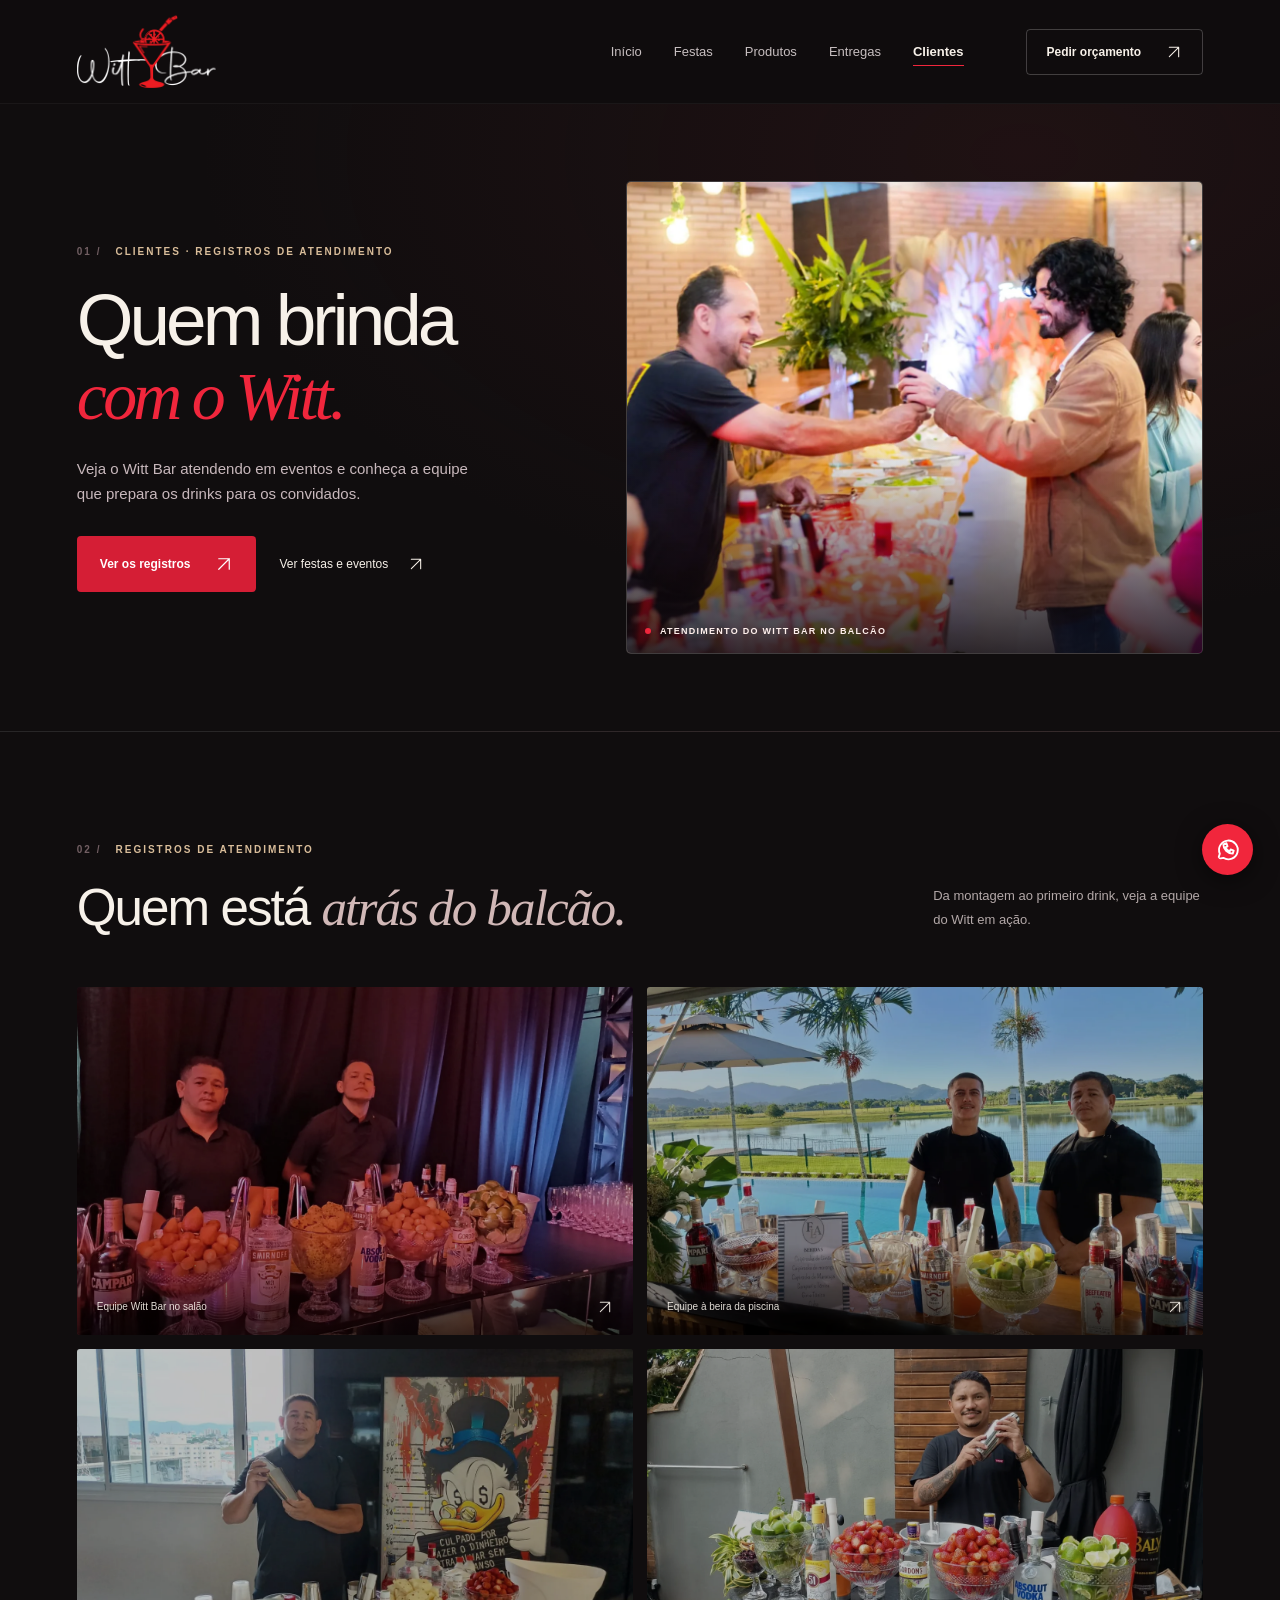
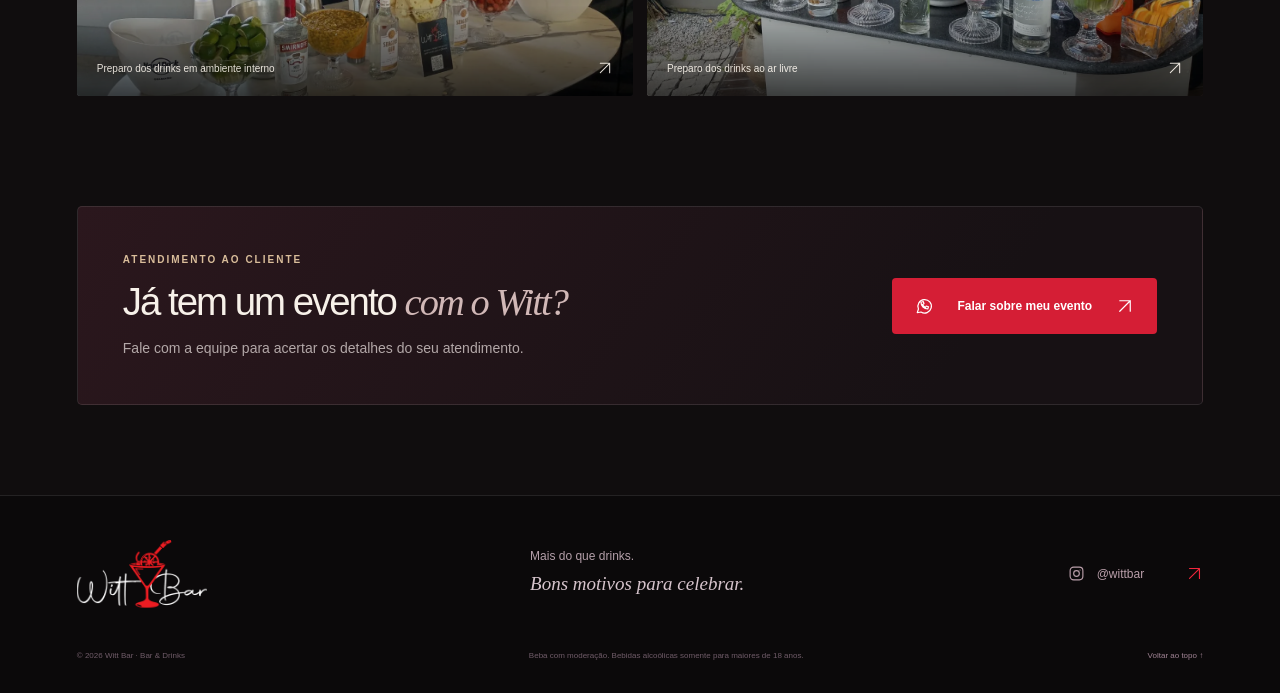
==== clientes.html @ 7e0b4f5a "Separar áreas do Witt Bar e incluir fotos dos eventos" ====
<!doctype html>
<html lang="pt-BR">
<head>
  <meta charset="UTF-8">
  <meta name="viewport" content="width=device-width, initial-scale=1">
  <meta name="theme-color" content="#100d0e">
  <title>Clientes e registros de atendimento | Witt Bar</title>
  <meta name="description" content="Veja o Witt Bar atendendo em festas e conheça a equipe que prepara os drinks no local.">
  <meta property="og:title" content="Clientes e registros de atendimento | Witt Bar">
  <meta property="og:description" content="Veja o Witt Bar atendendo em festas e conheça a equipe que prepara os drinks no local.">
  <meta property="og:type" content="website">
  <meta property="og:locale" content="pt_BR">
  <meta property="og:image" content="https://witt-bar.vercel.app/assets/fotos/atendimento-no-balcao.webp">
  <link rel="canonical" href="https://witt-bar.vercel.app/clientes.html">
  <link rel="icon" href="assets/favicon.svg" type="image/svg+xml">
  <link rel="stylesheet" href="styles.css">
  <script src="app.js" defer></script>
</head>
<body>
  <a class="skip-link" href="#principal">Pular para o conteúdo</a>
  <header class="header" id="topo">
    <div class="header-inner wrap">
      <a href="./" class="brand" aria-label="Witt Bar — início">
        <span class="brand-art"><img src="assets/witt-bar-logo.png" alt="" width="1448" height="2048"></span>
      </a>
      <nav class="nav" id="navigation" aria-label="Navegação principal">
        <a href="./">Início</a>
        <a href="festas.html">Festas</a>
        <a href="produtos.html">Produtos</a>
        <a href="entregas.html">Entregas</a>
        <a href="clientes.html" aria-current="page">Clientes</a>
      </nav>
      <a class="header-cta" href="festas.html#orcamento">Pedir orçamento <svg class="icon" aria-hidden="true"><use href="assets/icons.svg#i-arrow"/></svg></a>
      <button type="button" class="menu-toggle" aria-label="Abrir menu" aria-expanded="false" aria-controls="navigation"><span></span><span></span></button>
    </div>
  </header>
  <main id="principal">
    <section class="page-lead page-lead--clientes" aria-labelledby="page-title">
      <div class="wrap page-lead-grid">
        <div class="page-lead-copy">
          <div class="eyebrow"><span class="section-index">01 /</span> CLIENTES · REGISTROS DE ATENDIMENTO</div>
          <h1 id="page-title">Quem brinda<br><em>com o Witt.</em></h1>
          <p>Veja o Witt Bar atendendo em eventos e conheça a equipe que prepara os drinks para os convidados.</p>
          <div class="page-actions">
            <a class="button button-red" href="#atendimentos">Ver os registros <svg class="icon" aria-hidden="true"><use href="assets/icons.svg#i-arrow"/></svg></a>
            <a class="text-link" href="festas.html">Ver festas e eventos <svg class="icon" aria-hidden="true"><use href="assets/icons.svg#i-arrow"/></svg></a>
          </div>
        </div>
        <figure class="page-lead-photo">
          <img src="assets/fotos/atendimento-no-balcao.webp" alt="Bartender entregando um drink a um convidado durante um evento" width="1440" height="960" fetchpriority="high" decoding="async">
          <figcaption><span class="live-dot"></span> ATENDIMENTO DO WITT BAR NO BALCÃO</figcaption>
        </figure>
      </div>
    </section>

    <section class="section-pad page-gallery" id="atendimentos" aria-labelledby="client-gallery-title">
      <div class="wrap">
        <div class="section-heading">
          <div>
            <div class="eyebrow"><span class="section-index">02 /</span> REGISTROS DE ATENDIMENTO</div>
            <h2 id="client-gallery-title">Quem está <em>atrás do balcão.</em></h2>
          </div>
          <p>Da montagem ao primeiro drink, veja a equipe do Witt em ação.</p>
        </div>
        <div class="photo-collection photo-grid--clients">
          <button type="button" class="gallery-photo" data-image="assets/fotos/equipe-a-noite.webp" data-caption="Equipe Witt Bar no salão" aria-label="Ampliar foto: Equipe Witt Bar no salão">
            <img src="assets/fotos/equipe-a-noite.webp" alt="Dois integrantes da equipe Witt Bar atrás do balcão iluminado" width="1440" height="1080" loading="lazy" decoding="async">
            <span>Equipe Witt Bar no salão <svg class="icon" aria-hidden="true"><use href="assets/icons.svg#i-arrow"/></svg></span>
          </button>
          <button type="button" class="gallery-photo" data-image="assets/fotos/equipe-a-beira-da-piscina.webp" data-caption="Equipe à beira da piscina" aria-label="Ampliar foto: Equipe à beira da piscina">
            <img src="assets/fotos/equipe-a-beira-da-piscina.webp" alt="Equipe Witt Bar ao lado de um bar montado à beira da piscina" width="1440" height="1080" loading="lazy" decoding="async">
            <span>Equipe à beira da piscina <svg class="icon" aria-hidden="true"><use href="assets/icons.svg#i-arrow"/></svg></span>
          </button>
          <button type="button" class="gallery-photo" data-image="assets/fotos/preparo-em-casa.webp" data-caption="Preparo dos drinks em ambiente interno" aria-label="Ampliar foto: Preparo dos drinks em ambiente interno">
            <img src="assets/fotos/preparo-em-casa.webp" alt="Bartender com coqueteleira atrás de um bar montado em ambiente interno" width="1440" height="810" loading="lazy" decoding="async">
            <span>Preparo dos drinks em ambiente interno <svg class="icon" aria-hidden="true"><use href="assets/icons.svg#i-arrow"/></svg></span>
          </button>
          <button type="button" class="gallery-photo" data-image="assets/fotos/preparo-ao-ar-livre.webp" data-caption="Preparo dos drinks ao ar livre" aria-label="Ampliar foto: Preparo dos drinks ao ar livre">
            <img src="assets/fotos/preparo-ao-ar-livre.webp" alt="Bartender com coqueteleira em uma montagem do Witt Bar ao ar livre" width="1440" height="1080" loading="lazy" decoding="async">
            <span>Preparo dos drinks ao ar livre <svg class="icon" aria-hidden="true"><use href="assets/icons.svg#i-arrow"/></svg></span>
          </button>
        </div>
      </div>
    </section>

    <section class="wrap client-contact" aria-labelledby="client-contact-title">
      <div class="client-contact-inner">
        <div>
          <div class="eyebrow">ATENDIMENTO AO CLIENTE</div>
          <h2 id="client-contact-title">Já tem um evento <em>com o Witt?</em></h2>
          <p>Fale com a equipe para acertar os detalhes do seu atendimento.</p>
        </div>
        <a class="button button-red" href="https://wa.me/554898292684?text=Ol%C3%A1%2C%20Witt%20Bar%21%20Gostaria%20de%20falar%20com%20a%20equipe%20sobre%20meu%20evento." target="_blank" rel="noopener noreferrer"><svg class="icon" aria-hidden="true"><use href="assets/icons.svg#i-wa"/></svg> Falar sobre meu evento <svg class="icon" aria-hidden="true"><use href="assets/icons.svg#i-arrow"/></svg></a>
      </div>
    </section>
  </main>

  <footer><div class="footer-top wrap"><a href="./" class="brand" aria-label="Voltar ao início"><span class="brand-art"><img src="assets/witt-bar-logo.png" alt="Witt Bar" loading="lazy" width="1448" height="2048"></span></a><p>Mais do que drinks.<br><em>Bons motivos para celebrar.</em></p><a href="https://www.instagram.com/wittbar/" class="footer-social" target="_blank" rel="noopener noreferrer"><svg class="icon" aria-hidden="true"><use href="assets/icons.svg#i-instagram"/></svg> @wittbar <svg class="icon" aria-hidden="true"><use href="assets/icons.svg#i-arrow"/></svg></a></div><div class="footer-bottom wrap"><span>© <span id="year">2026</span> Witt Bar · Bar & Drinks</span><span>Beba com moderação. Bebidas alcoólicas somente para maiores de 18 anos.</span><a href="#topo">Voltar ao topo ↑</a></div></footer>
  <a class="floating-whatsapp whatsapp-link" href="https://wa.me/554898292684?text=Ol%C3%A1%21%20Quero%20o%20Witt%20Bar%20na%20minha%20festa.%20Podemos%20conversar%3F" target="_blank" rel="noopener noreferrer" aria-label="Conversar sobre sua festa no WhatsApp"><span>Vamos brindar?</span><svg class="icon" aria-hidden="true"><use href="assets/icons.svg#i-wa"/></svg></a>
  <div class="toast" role="status" aria-live="polite"></div>
  <dialog id="gallery-dialog" aria-labelledby="gallery-dialog-caption">
    <button type="button" class="dialog-close" aria-label="Fechar foto" autofocus><svg class="icon" aria-hidden="true"><use href="assets/icons.svg#i-close"/></svg></button>
    <img id="gallery-dialog-image" src="assets/favicon.svg" loading="lazy" alt="">
    <div class="dialog-caption">
      <p id="gallery-dialog-caption"></p>
      <div class="dialog-actions">
        <a id="gallery-dialog-source" target="_blank" rel="noopener noreferrer" hidden>Ver no Instagram ↗</a>
        <div class="dialog-paging" aria-label="Navegar pelas fotos" hidden>
          <button type="button" data-photo-step="-1" aria-label="Foto anterior"><svg class="icon" aria-hidden="true"><use href="assets/icons.svg#i-left"/></svg></button>
          <span class="dialog-count" aria-live="polite"></span>
          <button type="button" data-photo-step="1" aria-label="Próxima foto"><svg class="icon" aria-hidden="true"><use href="assets/icons.svg#i-right"/></svg></button>
        </div>
      </div>
    </div>
  </dialog>
</body>
</html>
---- styles.css ----
@charset "UTF-8";
:root{--bg:#100d0e;--panel:#191416;--text:#f7f1e9;--muted:#b3a8a8;--red:#f1263c;--line:#ffffff1a;--warm:#d9bd9a;--serif:Georgia,'Times New Roman',serif;--sans:Arial,Helvetica,sans-serif;--pad:clamp(24px,6vw,96px)}
*{box-sizing:border-box}html{scroll-behavior:smooth;scroll-padding-top:104px}body{margin:0;background:var(--bg);color:var(--text);font-family:var(--sans);font-size:16px;-webkit-font-smoothing:antialiased;overflow-x:hidden}body.modal-open{overflow:hidden}a{color:inherit;text-decoration:none}button,input,select,textarea{font:inherit}button,a,input,select,textarea{-webkit-tap-highlight-color:transparent}button{cursor:pointer}button{color:inherit}img{max-width:100%;display:block}button:disabled{cursor:default}button,a{touch-action:manipulation}::selection{background:var(--red);color:#fff}:focus-visible{outline:2px solid var(--warm);outline-offset:5px}.wrap{max-width:1440px;padding-left:var(--pad);padding-right:var(--pad);margin:auto}.icon{display:inline-block;width:22px;height:22px;fill:none;stroke:currentColor;stroke-width:1.6;stroke-linecap:round;stroke-linejoin:round;flex-shrink:0;vertical-align:middle}.icon-library{position:absolute;width:0;height:0;overflow:hidden}.skip-link{position:fixed;top:-100px;left:24px;z-index:100;background:var(--red);padding:14px 24px}.skip-link:focus{top:10px}.header{height:104px;border-bottom:1px solid #ffffff0c;background:#100d0ee8;backdrop-filter:blur(20px);position:relative;z-index:20}.header-inner{height:100%;display:flex;align-items:center;justify-content:space-between;gap:30px}.brand{display:block;flex-shrink:0}.brand-art{display:block;position:relative;width:139px;aspect-ratio:1154/604;overflow:hidden}.brand-art img{position:absolute;width:125.477%;max-width:none;height:auto;left:-16.4645%;top:-109.437%}.nav{display:flex;gap:32px;margin-left:auto;margin-right:32px}.nav a{font-size:13px;color:#c7bfc0;position:relative;transition:color .2s}.nav a:after{content:'';height:1px;width:0;position:absolute;bottom:-7px;left:0;background:var(--red);transition:width .2s}.nav a:hover{color:#fff}.nav a:hover:after{width:100%}.header-cta{font-size:12px;font-weight:600;border:1px solid #ffffff36;padding:14px 20px;border-radius:4px;display:flex;gap:25px;align-items:center;transition:border-color .2s,background .2s}.header-cta .icon{width:16px;height:16px}.header-cta:hover{background:var(--red);border-color:var(--red)}.menu-toggle{display:none}.hero{position:relative;overflow:hidden;background:radial-gradient(ellipse at 94% 35%,#4f132718,transparent 55%)}.hero-grid{min-height:670px;display:grid;grid-template-columns:1.02fr 1fr;align-items:center;position:relative}.hero-copy{z-index:3;padding:60px 0 48px;position:relative}.eyebrow{display:flex;align-items:center;gap:12px;font-size:10px;letter-spacing:2px;font-weight:600;line-height:1.6;color:var(--warm)}.live-dot{width:6px;height:6px;display:inline-block;border-radius:100%;background:var(--red);box-shadow:0 0 14px #ff253e70;flex-shrink:0}.hero-eyebrow{color:#d8c9c9;margin-bottom:30px}.hero h1{font-size:clamp(58px,6.3vw,92px);letter-spacing:-4.7px;line-height:1.015;font-weight:500;margin:0 0 27px;white-space:nowrap}.hero h1 em{font-family:var(--serif);color:var(--red);font-weight:400;letter-spacing:-4px}.mobile-break{display:none}.hero-description{font-size:15px;line-height:1.85;color:var(--muted);margin:0 0 31px}.hero-actions{display:flex;align-items:center;gap:25px;white-space:nowrap}.button{display:inline-flex;align-items:center;justify-content:space-between;gap:24px;padding:19px 23px;font-size:12px;line-height:1.5;font-weight:600;border:0;border-radius:4px;transition:transform .2s,background .2s,box-shadow .2s}.button .icon{width:18px;height:18px}.button-red{background:var(--red);color:#fff}.button-red:hover{background:#dc1e34;box-shadow:0 7px 30px #f1263c20;transform:translateY(-2px)}.text-link{display:inline-flex;align-items:center;gap:20px;font-size:12px;font-weight:500}.text-link:hover{color:var(--red)}.text-link>span:not(.selection-count){font-size:18px;font-weight:400}.hero-footnote{margin-top:26px;color:#81787b;font-size:11px;display:flex;align-items:center;gap:9px}.hero-footnote .icon{width:15px;height:15px}.hero-art{position:relative;width:100%;height:630px;isolation:isolate;margin-right:-20px}.hero-halo{position:absolute;inset:16% -15% 0 -5%;background:radial-gradient(ellipse,#7d182d80,transparent 65%);filter:blur(20px);z-index:-2}.orbit{position:absolute;border:1px solid #d3919b14;border-radius:50%;width:520px;height:520px;left:30px;top:65px;z-index:-1}.orbit-two{width:425px;height:425px;left:77px;top:111px;border-style:dashed;border-color:#d3919b12}.art-word{position:absolute;top:195px;left:-15px;font-size:178px;line-height:1;color:transparent;-webkit-text-stroke:1px #e8cdce12;font-weight:700;letter-spacing:3px;z-index:-1}.drink-sprite{width:100%;height:100%;background-image:url('assets/cocktails.png');background-size:300% 100%;background-repeat:no-repeat;filter:drop-shadow(0 24px 18px #0008)}.sprite-orange{background-position:0 0}.sprite-strawberry{background-position:50% 0}.sprite-lime{background-position:100% 0}.drink-enter{position:absolute;will-change:transform,opacity;animation:drink-entrance 1.7s cubic-bezier(.16,1,.3,1) both}.drink-float{width:100%;height:100%;will-change:transform}.enter-orange{width:229px;height:343px;left:-17px;top:160px;z-index:1;--enter-x:-180px;--enter-r:-18deg;animation-delay:.12s;transform:rotate(-12deg)}.float-orange{animation:float-orange 8s ease-in-out 1.8s infinite}.enter-lime{width:225px;height:337px;right:-34px;top:243px;z-index:1;--enter-x:240px;--enter-r:19deg;animation-delay:.5s}.float-lime{animation:float-lime 7s ease-in-out 2s infinite}.enter-strawberry{width:295px;height:443px;left:152px;top:109px;z-index:3;--enter-x:120px;--enter-r:12deg;animation-delay:.3s}.float-strawberry{animation:float-strawberry 8s ease-in-out 2s infinite}.art-note{position:absolute;top:48px;right:25px;font-size:12px;color:#a48e94;line-height:1.8;transform:rotate(8deg);z-index:4}.art-note em{font-family:var(--serif);font-size:25px;color:#e2cfcd;letter-spacing:-1px}.art-star{position:absolute;color:var(--red);z-index:4}.star-one{font-size:48px;top:68px;left:101px;animation:star-turn 24s linear infinite}.star-two{font-size:33px;top:367px;left:30px;color:#d9bd9a}.art-badge{display:flex;align-items:center;gap:11px;position:absolute;left:45px;bottom:12px;transform:rotate(-5deg);border:1px solid #b39e9e38;background:#1b1217eb;padding:16px 21px;z-index:5;box-shadow:0 10px 30px #0003;backdrop-filter:blur(10px)}.art-badge .icon{width:31px;height:31px;color:var(--red)}.art-badge span{font-size:8px;line-height:1.8;letter-spacing:1.6px;color:#b5a2a8}.art-badge strong{font-size:8px;color:var(--text);font-weight:500}.hero-bottom{position:relative;display:flex;justify-content:space-between;align-items:center;padding-top:18px;padding-bottom:24px;gap:24px;color:#71656b;font-size:9px;letter-spacing:1.8px}.hero-bottom>a{color:#cbb9bf;position:absolute;left:50%;transform:translateX(-50%);border:1px solid #ffffff20;border-radius:50%;padding:10px}.hero-bottom>a .icon{width:17px;height:17px}.motion-toggle{display:flex;gap:9px;align-items:center;border:0;background:transparent;color:#a3949b;padding:8px 0;font-size:10px;letter-spacing:0}.motion-mark{font-size:12px}.marquee{padding:24px 0;background:#181214;border-top:1px solid var(--line);border-bottom:1px solid var(--line);overflow:hidden}.marquee-track{display:flex;width:max-content;animation:marquee 35s linear infinite}.marquee-track>span{font-size:15px;font-weight:500;letter-spacing:3px;white-space:nowrap;display:flex;align-items:center;gap:38px;padding-right:38px;color:#c9bcbc}.marquee b{font-size:25px;font-weight:400;color:var(--red)}.section-pad{padding-top:110px;padding-bottom:110px}.experience-grid{display:grid;grid-template-columns:1.04fr 1fr;gap:110px;align-items:center}.experience-images{height:590px;position:relative;padding:20px 70px 66px 0}.experience-main{margin:0;width:100%;height:100%;position:relative}.experience-main img{width:100%;height:100%;object-fit:cover;filter:brightness(.8) saturate(.85);border-radius:2px}.experience-main:after{content:'';position:absolute;inset:50% 0 0;background:linear-gradient(transparent,#000b)}.experience-main figcaption{position:absolute;left:25px;bottom:22px;font-size:9px;letter-spacing:1.7px;z-index:1;display:flex;gap:10px;align-items:center}.photo-outline{position:absolute;border:1px solid #8a535d70;width:75%;height:80%;left:16px;top:0}.experience-small{position:absolute;width:56%;height:245px;right:-20px;bottom:10px;margin:0;border:8px solid var(--bg);box-shadow:0 20px 30px #0004;transform:rotate(5deg)}.experience-small img{height:100%;width:100%;object-fit:cover;filter:brightness(.82) saturate(.9)}.photo-credit{position:absolute;bottom:3px;left:0;display:flex;align-items:center;gap:9px;font-size:9px;color:var(--muted)}.photo-credit .icon{width:14px;height:14px}.photo-credit>span{color:var(--red)}.section-index{color:#725f63;margin-right:2px}h2{font-size:clamp(38px,4vw,58px);line-height:1.13;letter-spacing:-2px;font-weight:500;margin:21px 0 25px}h2 em{font-family:var(--serif);font-weight:400;color:#d1b8b7;letter-spacing:-1.9px}.section-description{font-size:14px;line-height:1.9;color:var(--muted);margin:0 0 25px;max-width:430px}.experience-item{display:flex;gap:22px;padding:18px 0;border-top:1px solid var(--line)}.experience-item>span{color:var(--red);font-size:10px;padding-top:5px}.experience-item h3{font-size:13px;margin:0 0 7px;font-weight:500}.experience-item p{font-size:11px;line-height:1.8;color:#96888e;margin:0;max-width:340px}.underlined{margin-top:18px;border-bottom:1px solid #bba4ab50;padding-bottom:8px;gap:40px}.underlined .icon{width:15px;height:15px}.drinks{background:linear-gradient(#181214,#171214);border-top:1px solid #ffffff07;border-bottom:1px solid #ffffff08}.section-heading{display:flex;justify-content:space-between;gap:30px;align-items:end;margin-bottom:50px}.section-heading h2{margin-bottom:0}.section-heading>p{font-size:13px;line-height:1.8;color:var(--muted);margin:0 0 6px}.featured-drinks{display:grid;grid-template-columns:repeat(3,1fr);gap:20px}.featured-card{position:relative;padding:24px 23px 26px;border:1px solid #ffffff10;border-radius:4px;overflow:hidden;background:#1c1517;transition:border-color .3s}.featured-card:hover{border-color:#b8888d60}.drink-number{font-size:8px;letter-spacing:1.4px;color:#9e878c;position:relative;z-index:2}.featured-visual{height:310px;position:relative;display:flex;justify-content:center;align-items:center}.featured-visual:before{content:'';position:absolute;inset:30px 0;background:radial-gradient(ellipse,#80431860,transparent 65%)}.featured-visual .drink-sprite{width:185px;height:277.5px;transition:transform .6s cubic-bezier(.16,1,.3,1)}.featured-card:hover .drink-sprite{transform:translateY(-9px) rotate(-4deg)}.feature-strawberry .featured-visual:before{background:radial-gradient(ellipse,#7c20365c,transparent 66%)}.feature-lime .featured-visual:before{background:radial-gradient(ellipse,#435a2c42,transparent 66%)}.featured-info{position:relative;display:flex;align-items:center;justify-content:space-between;gap:8px}.drink-category{font-size:7px;letter-spacing:1.4px;color:#a68b91}.featured-info h3{font-family:var(--serif);font-size:23px;font-weight:400;letter-spacing:-.8px;margin:9px 0 0}.round-button{border:1px solid #baa2a338;background:transparent;border-radius:50%;width:35px;height:35px;flex-shrink:0;display:grid;place-content:center;transition:background .2s,border-color .2s}.round-button .icon{width:15px;height:15px}.round-button:hover,.add-drink[aria-pressed=true]{background:var(--red);border-color:var(--red)}.menu-catalog{margin-top:50px}.catalog-title{display:flex;justify-content:space-between;gap:24px;align-items:center;margin-bottom:24px}.catalog-title h3{font-size:16px;font-weight:500;margin:0}.catalog-title p{font-size:10px;color:#98868d;margin:0}.catalog-title p>span{color:var(--red);font-size:15px}.menu-tabs{display:flex;gap:30px;border-bottom:1px solid var(--line);overflow:auto}.menu-tabs button{border:0;background:transparent;padding:15px 0 20px;color:#a08e94;white-space:nowrap;position:relative;font-size:12px;display:flex;gap:12px;align-items:center}.menu-tabs button span{font-size:8px;color:#80646c}.menu-tabs button.active{color:var(--text)}.menu-tabs button.active:after{content:'';position:absolute;left:0;right:0;bottom:0;height:2px;background:var(--red)}.menu-panel{min-height:176px}.menu-list{display:grid;grid-template-columns:1fr 1fr;column-gap:50px}.menu-item{display:flex;align-items:center;justify-content:space-between;border-bottom:1px solid #ffffff0d;padding:18px 0;gap:16px}.menu-item h4{margin:0;font-size:12px;font-weight:400}.menu-item p{font-size:10px;color:#8d7b82;margin:6px 0 0;line-height:1.5}.menu-item .round-button{width:28px;height:28px}.menu-item .round-button .icon{width:12px;height:12px}.menu-note{display:flex;align-items:center;justify-content:space-between;gap:30px;margin-top:28px}.menu-note p{font-size:9px;line-height:1.8;color:#807078;max-width:490px;margin:0}.menu-note .text-link{white-space:nowrap;font-size:11px}.menu-note .icon{width:16px;height:16px}.selection-count{background:var(--red);color:white;padding:3px 6px;border-radius:20px;font-size:9px}.occasions{text-align:center;background:radial-gradient(ellipse at 50% 0,#49162326,transparent 70%);padding-top:95px;padding-bottom:90px}.occasions .eyebrow{justify-content:center}.occasions h2{font-size:clamp(36px,3.3vw,48px);margin-bottom:58px}.occasion-grid{display:grid;grid-template-columns:repeat(4,1fr);text-align:left}.occasion-grid>a{position:relative;display:block;border-left:1px solid var(--line);padding:0 25px 15px;transition:background .3s}.occasion-grid>a:first-child{border-left:0}.occasion-symbol{display:block;font-family:var(--serif);font-size:41px;line-height:1;height:52px;color:var(--red);margin-bottom:19px}.rings{letter-spacing:-17px;font-size:47px;line-height:.8}.occasion-grid .icon.occasion-symbol{width:39px;height:45px;stroke-width:.8}.occasion-grid h3{font-size:13px;font-weight:500;margin:0 0 12px}.occasion-grid p{color:#8e7e85;font-size:10px;line-height:1.8;margin:0}.occasion-arrow{position:absolute;top:6px;right:23px;font-size:21px;color:#66515a;transition:color .2s,transform .2s}.occasion-grid>a:hover .occasion-arrow{color:var(--red);transform:translate(3px,-3px)}.gallery{border-top:1px solid var(--line);padding-top:95px}.instagram-link{display:flex;align-items:center;gap:10px;font-size:10px;margin-bottom:8px;color:#c1aeb4;white-space:nowrap}.instagram-link>.icon{width:16px;height:16px}.instagram-link>.icon:last-child{color:var(--red);margin-left:20px}.gallery-grid{display:grid;grid-template-columns:1fr 1fr 1.1fr;grid-template-rows:240px 210px;gap:15px}.gallery-photo{position:relative;overflow:hidden;padding:0;display:block;border:0;background:var(--panel);border-radius:3px;text-align:left}.gallery-photo img{height:100%;width:100%;object-fit:cover;filter:brightness(.76) saturate(.85);transition:filter .5s,transform .7s}.gallery-photo:hover img{transform:scale(1.05);filter:brightness(.95) saturate(1)}.gallery-photo>span{position:absolute;bottom:0;left:0;right:0;font-size:10px;font-weight:400;display:flex;align-items:center;justify-content:space-between;padding:55px 20px 20px;background:linear-gradient(transparent,#000b);color:#f7f1e9;opacity:.9}.gallery-photo .icon{width:16px;height:16px}.gallery-tall{grid-row:span 2}.gallery-wide{grid-column:span 2}.gallery-wide img{object-position:center 43%}.gallery-caption{font-size:9px;color:#7e6e76;line-height:1.8;margin:18px 0 0}.booking{background:radial-gradient(ellipse at 0 45%,#51182730,transparent 65%),#191214;position:relative;border-block:1px solid #ffffff0c}.booking-grid{display:grid;grid-template-columns:1fr 1.05fr;gap:110px;align-items:start}.booking-copy{padding-top:13px}.booking h2{font-size:clamp(48px,5.1vw,73px);line-height:1.05;letter-spacing:-3px;margin:32px 0 30px}.booking h2 em{color:var(--red);letter-spacing:-3.4px}.booking-copy .section-description{max-width:340px;font-size:13px}.booking-steps{margin:40px 0 45px}.booking-steps p{display:flex;align-items:center;gap:17px;font-size:12px;margin:19px 0;color:#d5c5ca}.booking-steps span{display:grid;place-content:center;font-size:8px;border:1px solid #a5808840;width:24px;height:24px;border-radius:50%;color:#b38b95}.booking-contact{display:flex;gap:13px;align-items:center;max-width:335px;border-top:1px solid var(--line);padding-top:24px}.booking-contact>.icon:first-child{color:var(--red);width:26px;height:26px}.booking-contact>span{color:#9a818b;font-size:10px;display:block}.booking-contact strong{display:block;color:var(--text);font-size:17px;font-weight:400;margin-top:7px;letter-spacing:.5px}.booking-contact>.icon:last-child{margin-left:auto;width:17px;height:17px;color:#bd9ea6}.booking-form-wrap{border:1px solid #ffffff13;background:#21191d;border-radius:6px;padding:30px;box-shadow:0 20px 70px #0002}.form-intro{display:flex;gap:15px;align-items:center;padding-bottom:25px;border-bottom:1px solid var(--line);margin-bottom:26px}.form-intro>.icon{width:31px;height:31px;color:var(--red)}.form-intro h3{font-size:17px;font-weight:500;margin:0 0 7px;letter-spacing:-.3px}.form-intro p{font-size:10px;color:#98808b;margin:0}.field{display:flex;flex-direction:column;gap:9px;margin-bottom:21px;min-width:0}.field>label{font-size:10px;color:#c3b1b9;line-height:1.6}.field>label>span{color:#87727d;font-size:9px}.field input,.field select,.field textarea{width:100%;border:1px solid #ffffff1a;border-radius:3px;padding:13px 12px;background:#191317;color:var(--text);font-size:12px;min-width:0;transition:border-color .2s;color-scheme:dark}.field input:focus,.field select:focus,.field textarea:focus{outline:0;border-color:#d45567}.field input::placeholder,.field textarea::placeholder{color:#75616d;opacity:1}.field input:disabled{opacity:.35}.field textarea{resize:vertical;min-height:72px}.form-row{display:grid;grid-template-columns:1fr 1fr;gap:18px}.checkbox-label{display:flex!important;align-items:center;gap:6px;color:#99818d!important;font-size:9px!important;cursor:pointer}.checkbox-label input{appearance:auto;accent-color:var(--red);width:12px;height:12px;padding:0;margin:0}.selected-drinks-box{margin:0 0 24px;padding:17px 0;border-top:1px solid var(--line);border-bottom:1px solid var(--line)}.selected-label{display:flex;justify-content:space-between;font-size:10px;color:#c3b1b9}.selected-label>a{font-size:9px;color:#c48b98;display:flex;gap:9px}.selected-drinks-box>p{font-size:10px;line-height:1.7;color:#87707c;margin:11px 0 0}#selected-drinks{display:flex;gap:7px;flex-wrap:wrap}#selected-drinks:not(:empty){margin-top:13px}.selected-chip{display:flex;gap:9px;align-items:center;padding:7px 9px;background:#44232e;color:#dcb4bf;border:1px solid #91515d50;border-radius:3px;font-size:9px;text-align:left}.selected-chip .icon{width:10px;height:10px}.form-submit{width:100%;padding:17px 19px}.form-note{font-size:9px;line-height:1.7;color:#88707c;text-align:center;margin:13px auto 0;max-width:300px}.quote-ready{padding:13px 0 0}.ready-icon{display:grid;place-content:center;width:40px;height:40px;border:1px solid #cf536a;border-radius:50%;color:#f89caf;margin-bottom:20px}.quote-ready h3{font-family:var(--serif);font-weight:400;font-size:28px;letter-spacing:-.7px;margin:0 0 10px}.quote-ready>p{font-size:12px;color:#a68e99;line-height:1.8}.quote-ready pre{white-space:pre-wrap;font:11px/1.9 var(--sans);color:#c6b5bc;background:#181115;border:1px solid var(--line);padding:18px;margin:22px 0;overflow-wrap:anywhere}.quote-ready>.button{display:flex;gap:12px;font-size:11px}.edit-quote{background:transparent;border:0;color:#bd9aa6;font-size:11px;padding:22px 0 0}.faq-grid{display:grid;grid-template-columns:1fr 1.3fr;gap:110px}.faq h2{font-size:48px}.faq details{border-bottom:1px solid var(--line);padding:23px 0}.faq details:first-child{border-top:1px solid var(--line)}.faq summary{list-style:none;cursor:pointer;display:flex;align-items:center;justify-content:space-between;gap:20px;font-size:13px;line-height:1.7}.faq summary::-webkit-details-marker{display:none}.faq summary>span{font-size:22px;font-weight:300;color:#ad7f8c}.faq details[open] summary>span{transform:rotate(45deg)}.faq details p{font-size:12px;line-height:1.9;color:#9a848f;max-width:500px;padding-right:30px;margin:15px 0 0}footer{padding-top:28px;padding-bottom:29px;background:#0b090a;border-top:1px solid var(--line)}.footer-top{display:flex;align-items:center;justify-content:space-between;gap:30px;padding-bottom:36px;padding-top:10px}.footer-top .brand-art{width:130px}.footer-top>p{color:#b49fa9;font-size:12px;line-height:1.8}.footer-top>p em{font-family:var(--serif);font-size:19px;color:#d6c4cc}.footer-social{display:flex;align-items:center;gap:12px;color:#ba9faa;font-size:12px}.footer-social .icon{width:17px;height:17px}.footer-social .icon:last-child{margin-left:30px;color:var(--red)}.footer-bottom{display:flex;justify-content:space-between;align-items:center;gap:25px;font-size:8px;color:#705c69;line-height:1.8}.footer-bottom a{color:#a18495}.floating-whatsapp{position:fixed;right:27px;bottom:25px;z-index:25;display:flex;align-items:center;gap:13px}.floating-whatsapp>.icon{width:51px;height:51px;padding:13px;border-radius:50%;background:var(--red);color:#fff;stroke-width:1.8;box-shadow:0 5px 25px #0008;transition:transform .2s}.floating-whatsapp:hover>.icon{transform:translateY(-4px)}.floating-whatsapp>span{background:#251a21e6;backdrop-filter:blur(10px);border:1px solid #ffffff1a;border-radius:4px;padding:10px 12px;color:#d5bdc9;font-size:10px;opacity:0;transform:translateX(8px);transition:transform .2s,opacity .2s}.floating-whatsapp:hover>span{opacity:1;transform:translateX(0)}.toast{position:fixed;left:50%;bottom:25px;transform:translate(-50%,15px);z-index:30;background:#f7f1e9;color:#28121b;border-radius:4px;box-shadow:0 8px 30px #0008;padding:14px 22px;font-size:12px;max-width:calc(100vw - 150px);opacity:0;pointer-events:none;transition:transform .3s,opacity .3s}.toast.visible{opacity:1;transform:translate(-50%,0)}dialog{border:1px solid #ffffff26;border-radius:5px;background:#191216;color:var(--text);padding:0;width:min(760px,90vw);max-height:92vh;overflow:visible}dialog::backdrop{background:#080508e8;backdrop-filter:blur(10px)}#gallery-dialog-image{width:100%;max-height:73vh;object-fit:contain;background:#0d090c} .dialog-close{position:absolute;right:12px;top:12px;width:35px;height:35px;border:1px solid #ffffff2e;border-radius:50%;background:#130b11bb;display:grid;place-content:center;z-index:1}.dialog-close .icon{width:17px;height:17px}.dialog-caption{padding:20px 23px;display:flex;align-items:center;justify-content:space-between;gap:20px;font-size:11px}.dialog-caption p{margin:0;line-height:1.6;color:#c6b1bc}.dialog-caption a{white-space:nowrap;font-size:10px;color:#dba3b3}.js .reveal{opacity:0;transform:translateY(35px);transition:opacity .85s ease,transform 1s cubic-bezier(.16,1,.3,1)}.js .reveal.from-left{transform:translateX(-45px)}.js .reveal.from-right{transform:translateX(45px)}.js .reveal.is-visible{opacity:1;transform:translate(0)}.motion-paused *,.motion-paused *:before,.motion-paused *:after{animation-play-state:paused!important}.motion-paused .drink-enter{animation:none!important;opacity:1!important;transform:none!important}.motion-paused .reveal{opacity:1!important;transform:none!important;transition:none!important}[hidden]{display:none!important}
@keyframes drink-entrance{0%{opacity:0;transform:translate(var(--enter-x),70px) rotate(var(--enter-r))}100%{opacity:1;transform:translate(0) rotate(0)}}
@keyframes float-orange{0%,100%{transform:translateY(0) rotate(-12deg)}50%{transform:translateY(-15px) rotate(-9deg)}}
@keyframes float-lime{0%,100%{transform:translateY(0) rotate(12deg)}50%{transform:translateY(-13px) rotate(9deg)}}
@keyframes float-strawberry{0%,100%{transform:translateY(0) rotate(-3deg)}50%{transform:translateY(-17px) rotate(1deg)}}
@keyframes star-turn{to{transform:rotate(360deg)}}@keyframes marquee{to{transform:translateX(-50%)}}
@media(min-width:1441px){.hero h1{font-size:92px}.hero-art{transform:translateX(10px)}}
@media(max-width:1150px){:root{--pad:48px}.hero h1{font-size:72px;letter-spacing:-4px}.hero h1 em{letter-spacing:-4px}.hero-actions{align-items:flex-start;flex-direction:column;gap:19px}.hero-art{transform:scale(.9);transform-origin:20% 50%;width:calc(100% + 50px)}.hero-grid{min-height:690px}.experience-grid{gap:65px}.experience-images{height:550px;padding-right:35px}.experience-small{right:-12px;width:58%;height:220px}.booking-grid,.faq-grid{gap:65px}.nav{gap:22px;margin-right:0}.header-cta{gap:15px}.featured-info h3{font-size:20px}.featured-card{padding-left:17px;padding-right:17px}.featured-visual{height:285px}.featured-visual .drink-sprite{width:170px;height:255px}.drink-number{font-size:7px}.drink-category{font-size:6.5px}.gallery-grid{grid-template-rows:210px 180px}.booking-form-wrap{padding:25px}.catalog-title p{max-width:230px;line-height:1.7;text-align:right}}
@media(max-width:900px){:root{--pad:32px}.header{height:90px}.brand-art{width:122px}.nav{gap:22px}.nav a{font-size:11px}.header-cta{padding:13px 15px;font-size:10px;gap:15px}.header-inner{gap:20px}.hero h1{font-size:63px;letter-spacing:-3.5px}.hero h1 em{letter-spacing:-3.5px}.hero-description{font-size:13px}.hero-art{transform:scale(.77);transform-origin:0 50%;width:510px}.hero-copy{padding-top:65px}.hero-grid{min-height:640px;grid-template-columns:1fr .95fr}.hero-eyebrow{font-size:9px;margin-bottom:27px}.hero-footnote{font-size:9px}.hero-bottom{font-size:7px;letter-spacing:1px}.section-pad{padding-top:85px;padding-bottom:85px}.experience-grid{gap:45px}.experience-images{height:510px;padding-right:30px}.experience-small{height:185px}.experience-main figcaption{font-size:7px;left:14px}.experience-copy h2{font-size:42px}.experience-item{gap:15px}.experience-item h3{font-size:12px}.experience-item p{font-size:10px}.section-description{font-size:12px}.eyebrow{font-size:8px;letter-spacing:1.5px}.featured-drinks{gap:12px}.featured-card{padding:17px 13px 22px}.featured-visual{height:250px}.featured-visual .drink-sprite{width:150px;height:225px}.featured-info h3{font-size:19px;line-height:1.2}.featured-info{gap:6px}.featured-info .round-button{width:29px;height:29px}.drink-number{font-size:6px;letter-spacing:1px}.drink-category{font-size:5.5px;letter-spacing:1px}.occasion-grid>a{padding:0 15px 15px}.occasion-grid h3{font-size:12px}.occasion-grid p{font-size:9px}.occasion-arrow{right:15px}.booking-grid{gap:45px;grid-template-columns:.9fr 1.1fr}.booking h2{font-size:57px}.booking-form-wrap{padding:22px}.form-row{gap:13px}.form-intro h3{font-size:15px}.field>label{font-size:9px}.field input,.field select,.field textarea{font-size:11px;padding:12px 10px}.form-submit{font-size:11px;gap:15px}.faq-grid{gap:45px;grid-template-columns:.8fr 1.2fr}.footer-bottom{font-size:7px}.gallery-grid{grid-template-rows:190px 170px}.instagram-link{font-size:9px;gap:8px}.instagram-link>.icon:last-child{margin-left:7px}}
@media(max-width:700px){:root{--pad:24px}html{scroll-padding-top:20px}.header{height:84px}.header-inner{gap:15px}.brand-art{width:114px}.header-cta{margin-left:auto;font-size:10px;padding:12px 13px;gap:12px}.header-cta .icon{width:13px;height:13px}.menu-toggle{display:flex;flex-direction:column;align-items:center;justify-content:center;gap:6px;width:30px;height:36px;border:0;background:transparent;padding:0}.menu-toggle span{display:block;height:1px;width:20px;background:#d7c3cd;transition:transform .2s}.menu-toggle[aria-expanded=true] span:first-child{transform:translateY(3.5px) rotate(45deg)}.menu-toggle[aria-expanded=true] span:last-child{transform:translateY(-3.5px) rotate(-45deg)}.nav{position:absolute;top:83px;left:0;right:0;padding:20px 24px 25px;background:#191216;border-bottom:1px solid var(--line);margin:0;display:none;gap:23px}.nav.open{display:flex}.nav a{font-size:12px}.hero-grid{display:block;min-height:0}.hero-copy{padding-top:46px;padding-bottom:0}.hero-eyebrow{margin-bottom:24px;font-size:9px;letter-spacing:1.6px}.hero h1{font-size:clamp(56px,10.7vw,72px);letter-spacing:-3.4px;line-height:1.015;margin-bottom:25px}.hero h1 em{letter-spacing:-3.4px}.hero-description{font-size:13px;line-height:1.85;margin-bottom:25px}.hero-actions{flex-direction:row;align-items:center;gap:22px}.hero-actions .button{padding:16px 17px;font-size:10px;gap:15px}.hero-actions .text-link{font-size:10px;gap:12px}.hero-footnote{font-size:9px;margin-top:20px}.hero-art{height:420px;width:510px;transform:scale(.82);transform-origin:top left;left:calc(50% - 209px);margin-top:15px;margin-bottom:-40px}.hero-halo{inset:0 -8% -3% -4%}.hero-art .orbit{top:-15px;left:-5px;width:500px;height:500px}.hero-art .orbit-two{top:30px;left:40px;width:410px;height:410px}.art-word{top:140px;font-size:170px}.enter-orange{top:50px;left:2px;width:207px;height:310.5px}.enter-strawberry{top:2px;left:147px;width:268px;height:402px}.enter-lime{top:136px;right:-11px;width:200px;height:300px}.art-note{right:0;top:9px;font-size:9px;transform:rotate(8deg)}.art-note em{font-size:20px}.star-one{top:4px;left:73px;font-size:32px}.star-two{top:241px;left:1px}.art-badge{left:3px;bottom:0;padding:11px 15px;gap:9px}.art-badge .icon{width:25px;height:25px}.art-badge span,.art-badge strong{font-size:7px;letter-spacing:1.2px}.hero-bottom{padding-top:24px;padding-bottom:20px;font-size:6px;gap:15px;letter-spacing:.8px}.hero-bottom>a{display:none}.motion-toggle{font-size:8px;gap:6px}.marquee{padding:19px 0}.marquee-track>span{font-size:11px;letter-spacing:2px;gap:25px;padding-right:25px}.marquee b{font-size:20px}.section-pad{padding-top:68px;padding-bottom:68px}.experience-grid{grid-template-columns:1fr;gap:54px}.experience-images{height:530px;max-width:470px;width:100%;margin:0 auto;padding-right:60px;padding-bottom:55px}.experience-main img{object-position:center 38%}.experience-small{width:52%;height:222px;right:0;bottom:4px}.experience-main figcaption{font-size:8px;left:21px}.experience-copy h2{font-size:46px}.eyebrow{font-size:8px;letter-spacing:1.6px}h2{font-size:42px;letter-spacing:-1.5px}h2 em{letter-spacing:-1.5px}.section-description{font-size:13px;max-width:none}.experience-item{padding:20px 0;gap:20px}.experience-item h3{font-size:13px}.experience-item p{font-size:11px;max-width:none}.section-heading{display:block;margin-bottom:33px}.section-heading>p{margin-top:23px;font-size:12px}.section-heading h2{font-size:42px}.featured-drinks{grid-template-columns:1fr;gap:16px}.featured-card{padding:24px 25px}.drink-number{font-size:8px;letter-spacing:1.4px}.featured-visual{height:285px}.featured-visual .drink-sprite{width:180px;height:270px}.featured-info h3{font-size:28px}.drink-category{font-size:7px;letter-spacing:1.4px}.featured-info .round-button{width:40px;height:40px}.featured-drinks{display:flex;overflow-x:auto;scroll-snap-type:x mandatory;margin-right:calc(-1 * var(--pad));padding-right:var(--pad);padding-bottom:18px}.featured-card{flex:0 0 86%;scroll-snap-align:start}.menu-catalog{margin-top:27px}.catalog-title{display:block}.catalog-title h3{font-size:16px}.catalog-title p{max-width:none;text-align:left;margin-top:12px;font-size:10px}.menu-tabs{gap:25px}.menu-tabs button{font-size:11px;gap:9px;padding-bottom:17px}.menu-list{grid-template-columns:1fr}.menu-panel{min-height:0}.menu-item{padding:18px 0}.menu-item h4{font-size:12px}.menu-item p{font-size:10px}.menu-item .round-button{width:33px;height:33px}.menu-note{display:block}.menu-note p{max-width:340px;font-size:9px}.menu-note .text-link{margin-top:23px;font-size:12px}.occasions h2{font-size:38px;margin-bottom:42px}.occasion-grid{grid-template-columns:1fr 1fr;row-gap:36px}.occasion-grid>a{padding:0 20px 15px}.occasion-grid>a:nth-child(odd){border-left:0;padding-left:0}.occasion-grid>a:nth-child(even){padding-right:0}.occasion-grid h3{font-size:13px}.occasion-grid p{font-size:10px;max-width:135px}.occasion-arrow{right:20px}.occasion-grid>a:nth-child(even) .occasion-arrow{right:0}.gallery .section-heading{margin-bottom:30px}.instagram-link{display:inline-flex;margin:25px 0 0;font-size:11px}.instagram-link>.icon:last-child{margin-left:20px}.gallery-grid{grid-template-columns:1fr 1fr;grid-template-rows:270px 190px 190px;gap:11px}.gallery-tall{grid-column:span 2;grid-row:span 1}.gallery-tall img{object-position:center 35%}.gallery-wide{grid-column:span 2}.gallery-photo>span{font-size:9px;padding:40px 13px 13px;gap:10px}.gallery-photo .icon{width:13px;height:13px}.gallery-caption{font-size:9px;max-width:310px}.booking-grid{grid-template-columns:1fr;gap:40px}.booking-copy{padding:0}.booking h2{font-size:63px;margin-top:25px;margin-bottom:25px}.booking-copy .section-description{font-size:13px;max-width:350px}.booking-steps{margin:26px 0 30px}.booking-steps p{font-size:12px;margin:15px 0}.booking-contact{max-width:100%;padding-top:21px}.booking-form-wrap{padding:25px 21px}.form-intro h3{font-size:16px}.form-intro p{font-size:10px}.field>label{font-size:10px}.field input,.field select,.field textarea{font-size:12px;padding:14px 11px}.form-row{gap:13px}.field{margin-bottom:20px}.checkbox-label{font-size:9px!important}.form-submit{font-size:12px;padding:18px 17px}.form-note{font-size:9px}.quote-ready>.button{font-size:10px;padding:18px 14px}.faq-grid{grid-template-columns:1fr;gap:28px}.faq h2{font-size:43px;margin-bottom:0}.faq summary{font-size:12px}.faq details p{font-size:11px;line-height:1.9}.footer-top{display:grid;grid-template-columns:1fr 1fr;gap:25px 15px;padding-bottom:30px}.footer-top>p{font-size:10px;max-width:170px;margin:0}.footer-top>p em{font-size:16px}.footer-top .brand-art{width:113px}.footer-social{font-size:10px;grid-column:span 2}.footer-social .icon:last-child{margin-left:3px}.footer-bottom{display:flex;flex-direction:column;align-items:start;gap:12px;font-size:8px;padding-bottom:50px}.footer-bottom>span:nth-child(2){max-width:270px}.floating-whatsapp{right:20px;bottom:18px}.floating-whatsapp>.icon{width:48px;height:48px;padding:12px}.floating-whatsapp>span{display:none}.toast{bottom:25px;max-width:calc(100vw - 100px);left:20px;transform:translate(0,10px);font-size:10px;padding:12px 16px}.toast.visible{transform:translate(0,0)}.dialog-caption{display:block;padding:16px 18px}.dialog-caption a{display:inline-block;margin-top:12px}.js .reveal.from-left,.js .reveal.from-right{transform:translateY(30px)}.js .reveal.is-visible{transform:translate(0)}}
@media(max-width:385px){:root{--pad:20px}.header-cta{font-size:9px;padding:11px;gap:8px}.header-inner{gap:10px}.brand-art{width:102px}.hero h1{font-size:55px;letter-spacing:-3px}.hero h1 em{letter-spacing:-3px}.hero-actions{gap:16px}.hero-actions .button{font-size:9px;padding:16px 13px;gap:12px}.hero-actions .text-link{font-size:9px;gap:10px}.hero-art{transform:scale(.73);left:calc(50% - 186px);height:420px;margin-bottom:-80px}.hero-description{font-size:12px}.hero-bottom{font-size:5.5px}.experience-images{height:455px;padding-right:42px}.experience-small{height:185px}.featured-card{flex-basis:90%}.booking h2{font-size:58px}.form-row{grid-template-columns:1fr;gap:0}.gallery-grid{grid-template-rows:240px 165px 180px}.gallery-photo>span{font-size:8px}.featured-info h3{font-size:25px}.occasion-grid h3{font-size:12px}.occasion-grid p{font-size:9px}}
:root{color-scheme:dark}.swipe-hint{display:none}
@media(min-width:701px) and (max-width:900px){.hero-art{transform:scale(.59);transform-origin:0 50%;width:510px}.hero h1 em{font-size:.8em;letter-spacing:-2.3px}}
@media(max-width:700px){.hero h1 em{font-size:clamp(33px,11.4vw,51px);letter-spacing:-2.3px}.hero-art{height:440px;transform:scale(.7);left:calc(50% - 178.5px);margin-bottom:-110px}.featured-drinks{overflow-y:hidden;scrollbar-width:none}.featured-drinks::-webkit-scrollbar,.menu-tabs::-webkit-scrollbar{display:none}.menu-tabs{scrollbar-width:none}.js .featured-drinks .featured-card{opacity:1;transform:none}.swipe-hint{display:flex;justify-content:space-between;color:#9d7d8b;font-size:9px;letter-spacing:.4px;margin:0 0 32px}.swipe-hint span{color:var(--red);font-size:16px;line-height:10px}.occasions h2 em{font-size:clamp(22px,7.5vw,32px);letter-spacing:-1.1px;white-space:nowrap}}
@media(max-width:385px){.hero-art{transform:scale(.63);left:calc(50% - 160.65px);margin-bottom:-138px}}
@media(max-width:350px){.hero-art{transform:scale(.55);left:calc(50% - 140.25px);margin-bottom:-172px}.hero-actions{gap:12px}.hero-actions .button{font-size:8.5px;padding:15px 11px;gap:9px}.hero-actions .text-link{font-size:8.5px;gap:7px}}
@media(prefers-reduced-motion:reduce){html{scroll-behavior:auto}*,*:before,*:after{animation:none!important;transition:none!important;scroll-behavior:auto!important}.js .reveal{opacity:1;transform:none}.drink-enter{opacity:1;transform:none}}

/* Shared navigation for the four dedicated pages. */
.nav a[aria-current="page"] {
  color: var(--text);
  font-weight: 700;
}
.nav a[aria-current="page"]::after { width: 100%; }
.nav a, .header-cta { white-space: nowrap; }
.button-red { background: #d51e35; }
.button-red:hover { background: #ba1830; }
.hero-actions .text-link .icon { width: 15px; height: 15px; }
.home-discover { background: #151013; }

/* The home page gives each destination a short photographic preview. */
.home-routes {
  display: grid;
  grid-template-columns: 1.12fr 1fr;
  grid-auto-rows: minmax(128px, auto);
  gap: 14px;
}
.home-route {
  isolation: isolate;
  position: relative;
  display: flex;
  align-items: center;
  min-width: 0;
  overflow: hidden;
  border: 1px solid var(--line);
  border-radius: 5px;
  background: #1d1519;
  transition: border-color .2s;
}
.home-route:hover { border-color: #f1263c9c; }
.home-route img {
  position: absolute;
  z-index: -2;
  inset: 0 0 0 auto;
  width: 43%;
  height: 100%;
  object-fit: cover;
  transition: transform .45s ease;
}
.home-route:hover img { transform: scale(1.04); }
.home-route::after {
  content: '';
  position: absolute;
  z-index: -1;
  inset: 0;
  background: linear-gradient(90deg, #1d1519 55%, #1d151940 76%, #13090e35);
}
.home-route--festas {
  grid-row: span 3;
  align-items: end;
  min-height: 415px;
}
.home-route--festas img { width: 100%; object-position: 47% 45%; }
.home-route--festas::after { background: linear-gradient(0deg, #100b10f7, #100b105c 46%, transparent 75%); }
.home-route--produtos img { object-position: 50% 64%; }
.home-route--clientes img { object-position: 51% 43%; }
.home-route-copy { padding: 18px 22px; max-width: 68%; }
.home-route--festas .home-route-copy { padding: 26px 30px; max-width: 84%; }
.route-index {
  display: block;
  color: #ee8c95;
  font-size: 10px;
  font-weight: 700;
  letter-spacing: .13em;
}
.home-route h3 {
  margin: 5px 0 5px;
  font: 400 clamp(23px, 2.7vw, 34px)/1.1 var(--serif);
  letter-spacing: -.04em;
}
.home-route--festas h3 { font-size: clamp(33px, 4.2vw, 54px); }
.home-route p { margin: 0; color: #e1cfd2; font-size: 13px; line-height: 1.45; }
.route-arrow {
  position: absolute;
  right: 16px;
  bottom: 16px;
  display: grid;
  place-items: center;
  width: 38px;
  height: 38px;
  border: 1px solid #ffffff52;
  border-radius: 50%;
  background: #100d0ee0;
  transition: background .2s;
}
.route-arrow .icon { width: 16px; height: 16px; }
.home-route:hover .route-arrow { background: #ba1830; }

/* Page introductions keep the original typography, colors and actions. */
.page-lead {
  border-bottom: 1px solid var(--line);
  background: radial-gradient(ellipse at 80% 8%, #5a222735, transparent 57%);
}
.page-lead-grid {
  display: grid;
  grid-template-columns: minmax(0, .9fr) minmax(0, 1.1fr);
  gap: clamp(28px, 6vw, 88px);
  align-items: center;
  padding-top: clamp(42px, 6vw, 84px);
  padding-bottom: clamp(45px, 6vw, 84px);
}
.page-lead h1 {
  margin: 23px 0;
  font-size: clamp(45px, 5.7vw, 85px);
  font-weight: 500;
  line-height: 1.02;
  letter-spacing: -.055em;
}
.page-lead h1 em {
  color: var(--red);
  font: italic 400 .93em/1.04 var(--serif);
  letter-spacing: -.055em;
}
.page-lead-copy > p {
  max-width: 420px;
  margin: 0;
  color: #c8b8bc;
  font-size: 15px;
  line-height: 1.7;
}
.page-actions {
  display: flex;
  flex-wrap: wrap;
  align-items: center;
  gap: 18px 24px;
  margin-top: 29px;
}
.page-actions .text-link { padding-block: 10px; }
.page-actions .text-link .icon { width: 16px; height: 16px; }
.page-lead-photo {
  position: relative;
  isolation: isolate;
  margin: 0;
  overflow: hidden;
  height: clamp(310px, 37vw, 505px);
  border: 1px solid #ffffff2c;
  border-radius: 5px;
  background: var(--panel);
}
.page-lead-photo::after {
  content: '';
  position: absolute;
  inset: 55% 0 0;
  background: linear-gradient(0deg, #100b12d9, transparent);
  pointer-events: none;
}
.page-lead-photo img { width: 100%; height: 100%; object-fit: cover; }
.page-lead--festas .page-lead-photo img { object-position: 51% 46%; }
.page-lead--produtos .page-lead-photo img { object-position: 49% 66%; }
.page-lead--clientes .page-lead-photo img { object-position: 48% 47%; }
.page-lead-photo figcaption {
  position: absolute;
  z-index: 1;
  right: 16px;
  bottom: 17px;
  left: 18px;
  display: flex;
  align-items: center;
  gap: 9px;
  color: #fff0ed;
  font-size: 9px;
  font-weight: 700;
  letter-spacing: .14em;
}
.page-steps { background: #1b1418; }
.info-steps {
  display: grid;
  grid-template-columns: repeat(3, minmax(0, 1fr));
  gap: 15px;
  list-style: none;
  margin: 0;
  padding: 0;
}
.info-steps li {
  min-width: 0;
  padding: 23px;
  border: 1px solid var(--line);
  border-radius: 4px;
  background: #100d0e;
}
.info-steps li > span { color: #ee8c95; font-size: 11px; letter-spacing: .16em; }
.info-steps h3 { margin: 14px 0 9px; font-size: 17px; font-weight: 600; }
.info-steps p { margin: 0; color: var(--muted); font-size: 14px; line-height: 1.6; }

/* Galleries show a few photos at a time, with the rest available on request. */
.page-gallery .section-heading > p { max-width: 270px; }
.photo-collection { display: grid; gap: 14px; }
.photo-grid--three { grid-template-columns: repeat(3, minmax(0, 1fr)); }
.photo-grid--two, .photo-grid--clients { grid-template-columns: repeat(2, minmax(0, 1fr)); }
.photo-grid--archive { grid-template-columns: repeat(4, minmax(0, 1fr)); }
.photo-grid--events {
  grid-template-columns: repeat(4, minmax(0, 1fr));
  grid-auto-rows: clamp(170px, 17vw, 230px);
}
.photo-grid--events > :first-child { grid-column: span 2; grid-row: span 2; }
.photo-grid--events > :nth-child(2) { grid-column: span 2; }
.photo-grid--events > :nth-child(3) img { object-position: 50% 48%; }
.photo-grid--events > :nth-child(4) img { object-position: 50% 69%; }
.photo-collection .gallery-photo { min-width: 0; min-height: 0; }
.photo-grid--three > .gallery-photo { aspect-ratio: 4/3; }
.photo-grid--two > .gallery-photo { aspect-ratio: 16/9; }
.photo-grid--two > :nth-child(2) img { object-position: 50% 41%; }
.photo-grid--clients > .gallery-photo { aspect-ratio: 16/10; }
.photo-grid--archive > .gallery-photo { aspect-ratio: 1; }
.gallery-photo > span { line-height: 1.35; }
.page-gallery-link { margin-top: 25px; }
.more-photos { margin-top: 12px; border: 1px solid var(--line); border-radius: 4px; }
.more-photos summary {
  display: flex;
  justify-content: space-between;
  align-items: center;
  min-height: 52px;
  padding: 11px 17px;
  cursor: pointer;
  list-style: none;
  font-size: 13px;
}
.more-photos summary::-webkit-details-marker { display: none; }
.more-photos summary > span { color: #ee8c95; font-size: 23px; line-height: 1; }
.more-photos[open] summary > span { transform: rotate(45deg); }
.more-photos .photo-collection { padding: 0 12px 12px; }
.dialog-caption { gap: 10px; }
.dialog-actions, .dialog-paging { display: flex; align-items: center; gap: 10px; }
.dialog-paging { flex-shrink: 0; }
.dialog-paging button {
  display: grid;
  place-items: center;
  width: 38px;
  height: 38px;
  padding: 0;
  border: 1px solid #ffffff30;
  border-radius: 50%;
  background: #281b21;
}
.dialog-paging .icon { width: 16px; height: 16px; }
.dialog-paging button:hover { background: #49222c; }
.dialog-count { white-space: nowrap; min-width: 38px; text-align: center; }
.client-contact { padding-bottom: clamp(50px, 7vw, 100px); }
.client-contact-inner {
  display: flex;
  align-items: center;
  justify-content: space-between;
  flex-wrap: wrap;
  gap: 20px 32px;
  padding: clamp(22px, 4vw, 45px);
  border: 1px solid var(--line);
  border-radius: 5px;
  background: linear-gradient(125deg, #2b171d, #171114 78%);
}
.client-contact h2 { margin: 12px 0; font-size: clamp(29px, 3vw, 42px); }
.client-contact p { margin: 0; color: var(--muted); font-size: 14px; line-height: 1.6; }

@media (max-width: 900px) {
  .nav { gap: 17px; }
  .page-actions { gap: 12px 17px; }
  .page-actions .button { padding: 14px 16px; gap: 12px; }
}
@media (max-width: 700px) {
  .nav {
    flex-direction: column;
    align-items: stretch;
    gap: 0;
    padding: 9px var(--pad) 15px;
  }
  .nav a {
    padding: 12px 10px;
    min-height: 44px;
    border-bottom: 1px solid var(--line);
    font-size: 14px;
    line-height: 20px;
  }
  .nav a:last-child { border-bottom: 0; }
  .nav a::after { display: none; }
  .nav a[aria-current="page"] { color: #f49da7; }
  html:not(.js) .header { height: auto; }
  html:not(.js) .header-inner { flex-wrap: wrap; padding-block: 8px; }
  html:not(.js) .nav {
    display: flex;
    position: static;
    order: 1;
    flex: 0 0 100%;
    padding: 0;
    border: 0;
    background: none;
  }
  html:not(.js) .menu-toggle { display: none; }
  .home-routes { grid-template-columns: minmax(0, 1fr); grid-auto-rows: minmax(106px, auto); gap: 10px; }
  .home-route--festas { grid-row: auto; min-height: 239px; }
  .home-route--festas .home-route-copy { padding: 17px; }
  .home-route-copy { padding: 13px 17px; }
  .home-route p { font-size: 12px; }
  .route-arrow { width: 34px; height: 34px; right: 11px; bottom: 11px; }
  .page-lead-grid { grid-template-columns: minmax(0, 1fr); gap: 27px; }
  .page-lead h1 { margin: 17px 0; font-size: clamp(46px, 10vw, 64px); }
  .page-lead-copy > p { font-size: 14px; }
  .page-lead-photo { height: clamp(223px, 65vw, 368px); }
  .page-lead-photo figcaption { bottom: 12px; left: 12px; font-size: 8px; }
  .page-actions { margin-top: 20px; }
  .page-actions .text-link { font-size: 12px; }
  .info-steps { grid-template-columns: minmax(0, 1fr); gap: 9px; }
  .info-steps li { padding: 17px; }
  .info-steps h3 { margin: 8px 0 6px; }
  .info-steps p { font-size: 13px; }
  .photo-collection { gap: 9px; }
  .photo-grid--events, .photo-grid--three, .photo-grid--archive { grid-template-columns: repeat(2, minmax(0, 1fr)); }
  .photo-grid--events { grid-auto-rows: auto; }
  .photo-grid--events > .gallery-photo { grid-column: auto; grid-row: auto; aspect-ratio: 1; }
  .photo-grid--events > :first-child, .photo-grid--events > :last-child, .photo-grid--three > :first-child {
    grid-column: span 2;
    aspect-ratio: 16/9;
  }
  .photo-grid--clients > .gallery-photo, .photo-grid--three > :not(:first-child) { aspect-ratio: 1; }
  .photo-grid--two > .gallery-photo { aspect-ratio: 5/4; }
  .gallery-photo > span { font-size: 11px; padding: 30px 10px 11px; }
  .dialog-actions { margin-top: 10px; }
  .dialog-actions > a { margin-top: 0; }
}

html:not(.js) #quote-form { display: none; }

/* Keep the form comfortable to read and use on smaller screens. */
.field > label { font-size: 13px; }
.field > label > span { color: #bba6b0; font-size: 11px; }
.field input, .field select, .field textarea { font-size: 14px; }
.field input::placeholder, .field textarea::placeholder { color: #aa98a2; }
.field > .checkbox-label {
  min-height: 34px;
  width: fit-content;
  gap: 9px;
  color: #c3b1b9 !important;
  font-size: 12px !important;
}
.field > .checkbox-label input { width: 17px; height: 17px; }
.form-intro p, .selected-label, .selected-drinks-box > p, .form-note { font-size: 12px; }
.selected-label > a, .selected-chip { font-size: 11px; }
.form-intro p, .selected-drinks-box > p, .form-note { color: #bba6b0; }
.menu-item h4 { font-size: 15px; }
.menu-item p { font-size: 12px; }
#gallery-dialog-image { max-height: min(73vh, calc(92dvh - 105px)); }
@media (max-width: 700px) {
  .field input, .field select, .field textarea { font-size: 16px; }
  .field > .checkbox-label { min-height: 40px; }
}
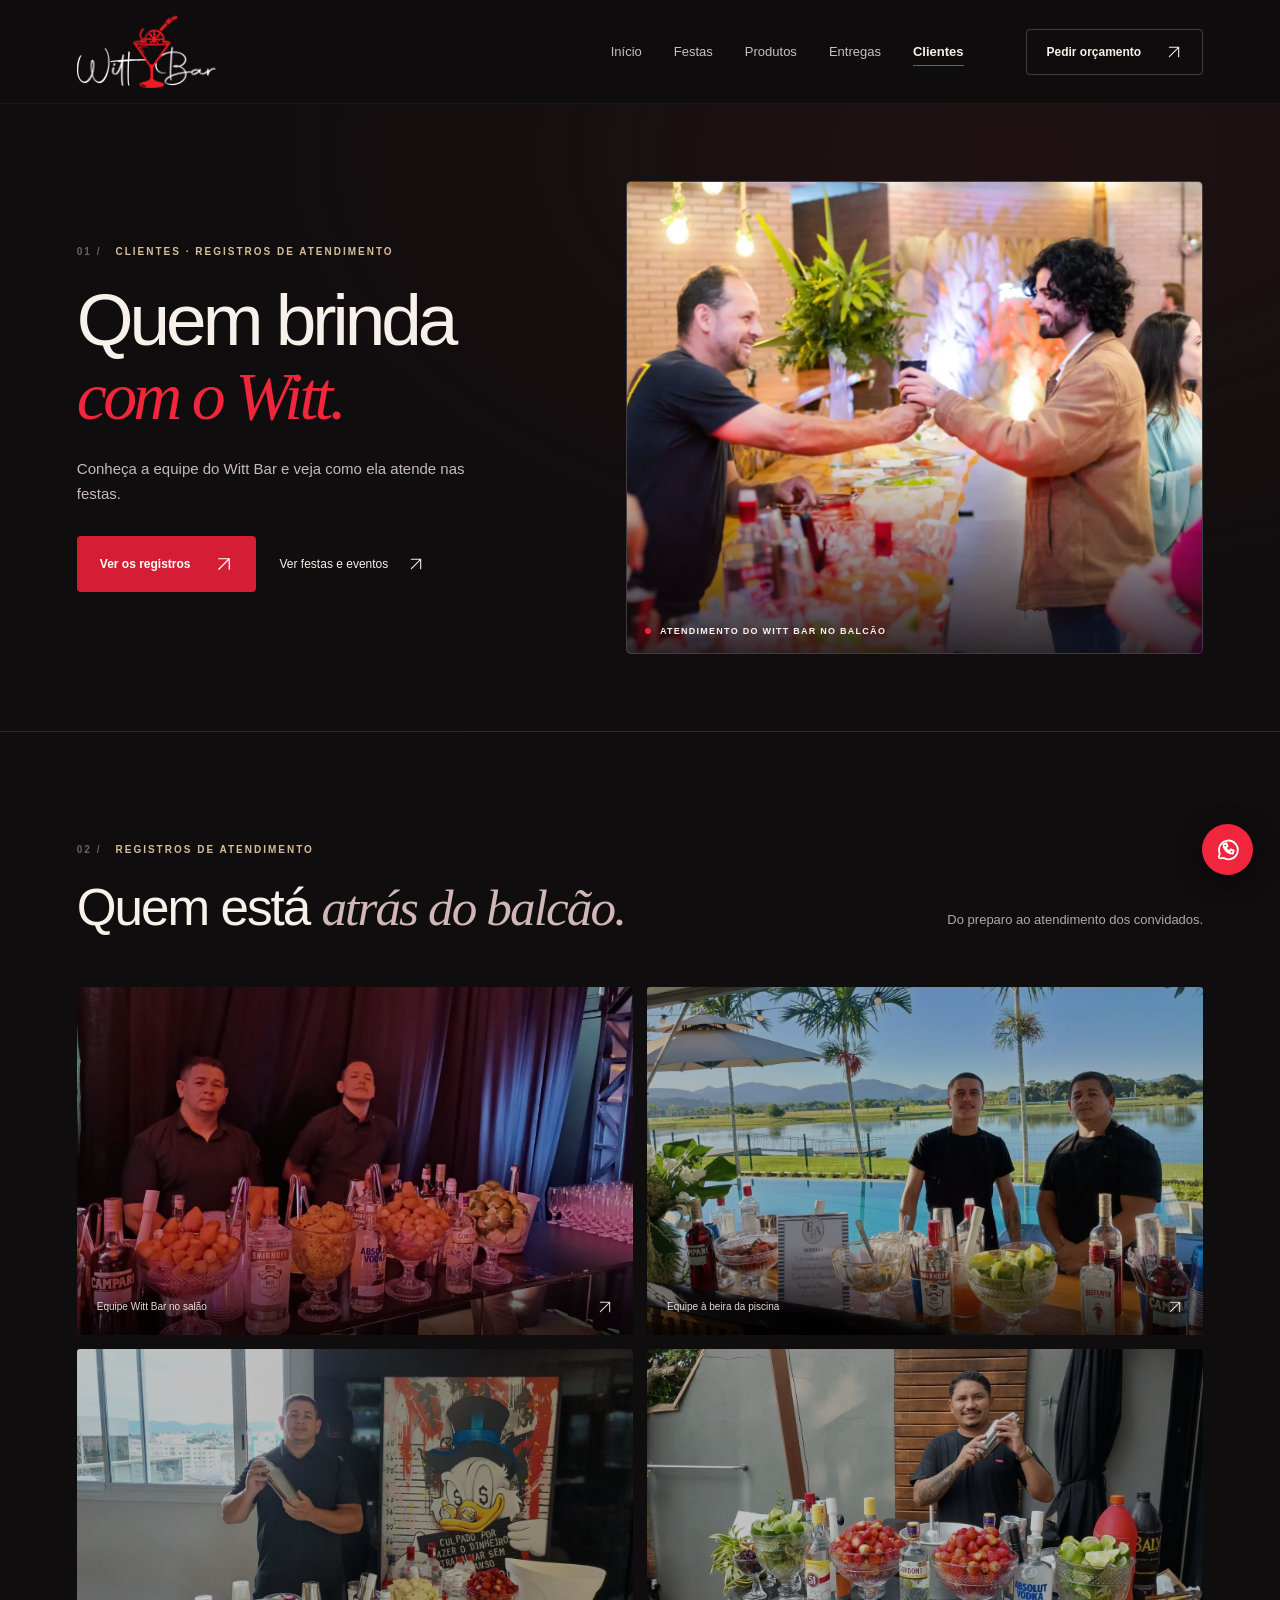
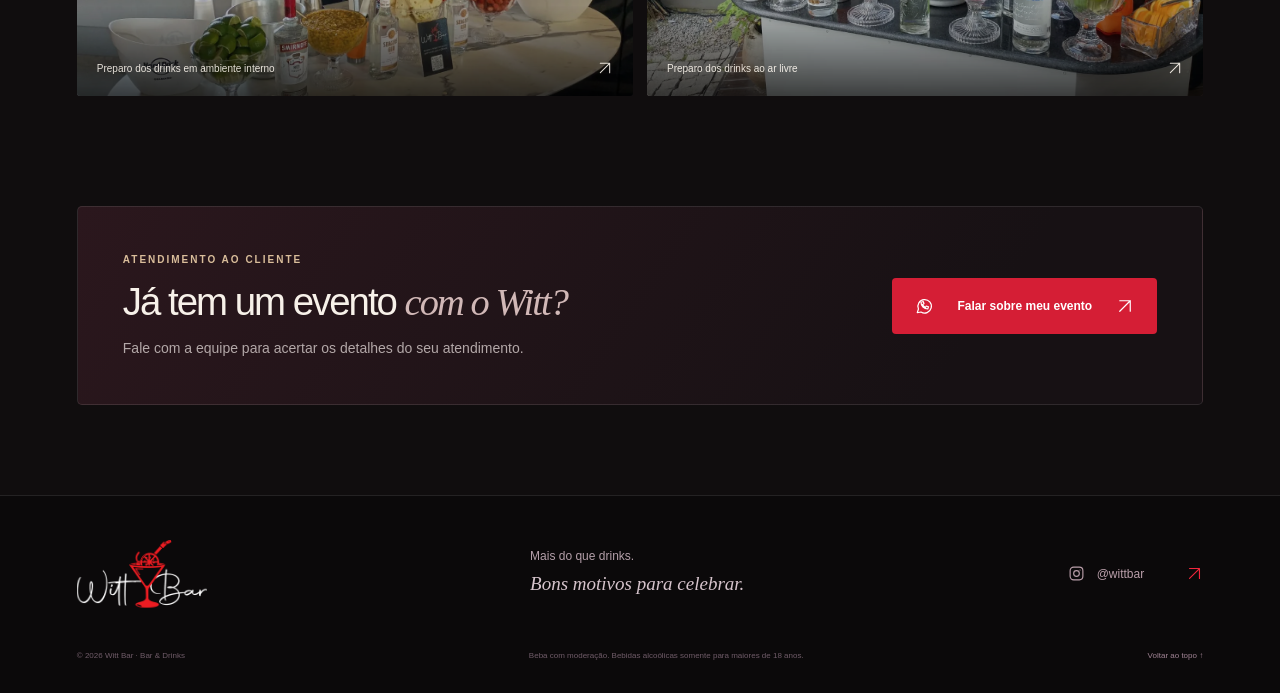
==== commit 75acc13e: "Simular faixa de orçamento e simplificar o cardápio do Witt Bar" ====
--- a/clientes.html
+++ b/clientes.html
@@ -14,6 +14,7 @@
   <link rel="canonical" href="https://witt-bar.vercel.app/clientes.html">
   <link rel="icon" href="assets/favicon.svg" type="image/svg+xml">
   <link rel="stylesheet" href="styles.css">
+  <link rel="stylesheet" href="areas.css">
   <script src="app.js" defer></script>
 </head>
 <body>
@@ -40,7 +41,7 @@
         <div class="page-lead-copy">
           <div class="eyebrow"><span class="section-index">01 /</span> CLIENTES · REGISTROS DE ATENDIMENTO</div>
           <h1 id="page-title">Quem brinda<br><em>com o Witt.</em></h1>
-          <p>Veja o Witt Bar atendendo em eventos e conheça a equipe que prepara os drinks para os convidados.</p>
+          <p>Conheça a equipe do Witt Bar e veja como ela atende nas festas.</p>
           <div class="page-actions">
             <a class="button button-red" href="#atendimentos">Ver os registros <svg class="icon" aria-hidden="true"><use href="assets/icons.svg#i-arrow"/></svg></a>
             <a class="text-link" href="festas.html">Ver festas e eventos <svg class="icon" aria-hidden="true"><use href="assets/icons.svg#i-arrow"/></svg></a>
@@ -60,7 +61,7 @@
             <div class="eyebrow"><span class="section-index">02 /</span> REGISTROS DE ATENDIMENTO</div>
             <h2 id="client-gallery-title">Quem está <em>atrás do balcão.</em></h2>
           </div>
-          <p>Da montagem ao primeiro drink, veja a equipe do Witt em ação.</p>
+          <p>Do preparo ao atendimento dos convidados.</p>
         </div>
         <div class="photo-collection photo-grid--clients">
           <button type="button" class="gallery-photo" data-image="assets/fotos/equipe-a-noite.webp" data-caption="Equipe Witt Bar no salão" aria-label="Ampliar foto: Equipe Witt Bar no salão">
@@ -90,13 +91,13 @@
           <h2 id="client-contact-title">Já tem um evento <em>com o Witt?</em></h2>
           <p>Fale com a equipe para acertar os detalhes do seu atendimento.</p>
         </div>
-        <a class="button button-red" href="https://wa.me/554898292684?text=Ol%C3%A1%2C%20Witt%20Bar%21%20Gostaria%20de%20falar%20com%20a%20equipe%20sobre%20meu%20evento." target="_blank" rel="noopener noreferrer"><svg class="icon" aria-hidden="true"><use href="assets/icons.svg#i-wa"/></svg> Falar sobre meu evento <svg class="icon" aria-hidden="true"><use href="assets/icons.svg#i-arrow"/></svg></a>
+        <a class="button button-red" href="https://wa.me/5548998292684?text=Ol%C3%A1%2C%20Witt%20Bar%21%20Gostaria%20de%20falar%20com%20a%20equipe%20sobre%20meu%20evento." target="_blank" rel="noopener noreferrer"><svg class="icon" aria-hidden="true"><use href="assets/icons.svg#i-wa"/></svg> Falar sobre meu evento <svg class="icon" aria-hidden="true"><use href="assets/icons.svg#i-arrow"/></svg></a>
       </div>
     </section>
   </main>
 
   <footer><div class="footer-top wrap"><a href="./" class="brand" aria-label="Voltar ao início"><span class="brand-art"><img src="assets/witt-bar-logo.png" alt="Witt Bar" loading="lazy" width="1448" height="2048"></span></a><p>Mais do que drinks.<br><em>Bons motivos para celebrar.</em></p><a href="https://www.instagram.com/wittbar/" class="footer-social" target="_blank" rel="noopener noreferrer"><svg class="icon" aria-hidden="true"><use href="assets/icons.svg#i-instagram"/></svg> @wittbar <svg class="icon" aria-hidden="true"><use href="assets/icons.svg#i-arrow"/></svg></a></div><div class="footer-bottom wrap"><span>© <span id="year">2026</span> Witt Bar · Bar & Drinks</span><span>Beba com moderação. Bebidas alcoólicas somente para maiores de 18 anos.</span><a href="#topo">Voltar ao topo ↑</a></div></footer>
-  <a class="floating-whatsapp whatsapp-link" href="https://wa.me/554898292684?text=Ol%C3%A1%21%20Quero%20o%20Witt%20Bar%20na%20minha%20festa.%20Podemos%20conversar%3F" target="_blank" rel="noopener noreferrer" aria-label="Conversar sobre sua festa no WhatsApp"><span>Vamos brindar?</span><svg class="icon" aria-hidden="true"><use href="assets/icons.svg#i-wa"/></svg></a>
+  <a class="floating-whatsapp whatsapp-link" href="https://wa.me/5548998292684?text=Ol%C3%A1%21%20Quero%20o%20Witt%20Bar%20na%20minha%20festa.%20Podemos%20conversar%3F" target="_blank" rel="noopener noreferrer" aria-label="Conversar sobre sua festa no WhatsApp"><span>Vamos brindar?</span><svg class="icon" aria-hidden="true"><use href="assets/icons.svg#i-wa"/></svg></a>
   <div class="toast" role="status" aria-live="polite"></div>
   <dialog id="gallery-dialog" aria-labelledby="gallery-dialog-caption">
     <button type="button" class="dialog-close" aria-label="Fechar foto" autofocus><svg class="icon" aria-hidden="true"><use href="assets/icons.svg#i-close"/></svg></button>
--- a/styles.css
+++ b/styles.css
@@ -1,6 +1,6 @@
 @charset "UTF-8";
 :root{--bg:#100d0e;--panel:#191416;--text:#f7f1e9;--muted:#b3a8a8;--red:#f1263c;--line:#ffffff1a;--warm:#d9bd9a;--serif:Georgia,'Times New Roman',serif;--sans:Arial,Helvetica,sans-serif;--pad:clamp(24px,6vw,96px)}
-*{box-sizing:border-box}html{scroll-behavior:smooth;scroll-padding-top:104px}body{margin:0;background:var(--bg);color:var(--text);font-family:var(--sans);font-size:16px;-webkit-font-smoothing:antialiased;overflow-x:hidden}body.modal-open{overflow:hidden}a{color:inherit;text-decoration:none}button,input,select,textarea{font:inherit}button,a,input,select,textarea{-webkit-tap-highlight-color:transparent}button{cursor:pointer}button{color:inherit}img{max-width:100%;display:block}button:disabled{cursor:default}button,a{touch-action:manipulation}::selection{background:var(--red);color:#fff}:focus-visible{outline:2px solid var(--warm);outline-offset:5px}.wrap{max-width:1440px;padding-left:var(--pad);padding-right:var(--pad);margin:auto}.icon{display:inline-block;width:22px;height:22px;fill:none;stroke:currentColor;stroke-width:1.6;stroke-linecap:round;stroke-linejoin:round;flex-shrink:0;vertical-align:middle}.icon-library{position:absolute;width:0;height:0;overflow:hidden}.skip-link{position:fixed;top:-100px;left:24px;z-index:100;background:var(--red);padding:14px 24px}.skip-link:focus{top:10px}.header{height:104px;border-bottom:1px solid #ffffff0c;background:#100d0ee8;backdrop-filter:blur(20px);position:relative;z-index:20}.header-inner{height:100%;display:flex;align-items:center;justify-content:space-between;gap:30px}.brand{display:block;flex-shrink:0}.brand-art{display:block;position:relative;width:139px;aspect-ratio:1154/604;overflow:hidden}.brand-art img{position:absolute;width:125.477%;max-width:none;height:auto;left:-16.4645%;top:-109.437%}.nav{display:flex;gap:32px;margin-left:auto;margin-right:32px}.nav a{font-size:13px;color:#c7bfc0;position:relative;transition:color .2s}.nav a:after{content:'';height:1px;width:0;position:absolute;bottom:-7px;left:0;background:var(--red);transition:width .2s}.nav a:hover{color:#fff}.nav a:hover:after{width:100%}.header-cta{font-size:12px;font-weight:600;border:1px solid #ffffff36;padding:14px 20px;border-radius:4px;display:flex;gap:25px;align-items:center;transition:border-color .2s,background .2s}.header-cta .icon{width:16px;height:16px}.header-cta:hover{background:var(--red);border-color:var(--red)}.menu-toggle{display:none}.hero{position:relative;overflow:hidden;background:radial-gradient(ellipse at 94% 35%,#4f132718,transparent 55%)}.hero-grid{min-height:670px;display:grid;grid-template-columns:1.02fr 1fr;align-items:center;position:relative}.hero-copy{z-index:3;padding:60px 0 48px;position:relative}.eyebrow{display:flex;align-items:center;gap:12px;font-size:10px;letter-spacing:2px;font-weight:600;line-height:1.6;color:var(--warm)}.live-dot{width:6px;height:6px;display:inline-block;border-radius:100%;background:var(--red);box-shadow:0 0 14px #ff253e70;flex-shrink:0}.hero-eyebrow{color:#d8c9c9;margin-bottom:30px}.hero h1{font-size:clamp(58px,6.3vw,92px);letter-spacing:-4.7px;line-height:1.015;font-weight:500;margin:0 0 27px;white-space:nowrap}.hero h1 em{font-family:var(--serif);color:var(--red);font-weight:400;letter-spacing:-4px}.mobile-break{display:none}.hero-description{font-size:15px;line-height:1.85;color:var(--muted);margin:0 0 31px}.hero-actions{display:flex;align-items:center;gap:25px;white-space:nowrap}.button{display:inline-flex;align-items:center;justify-content:space-between;gap:24px;padding:19px 23px;font-size:12px;line-height:1.5;font-weight:600;border:0;border-radius:4px;transition:transform .2s,background .2s,box-shadow .2s}.button .icon{width:18px;height:18px}.button-red{background:var(--red);color:#fff}.button-red:hover{background:#dc1e34;box-shadow:0 7px 30px #f1263c20;transform:translateY(-2px)}.text-link{display:inline-flex;align-items:center;gap:20px;font-size:12px;font-weight:500}.text-link:hover{color:var(--red)}.text-link>span:not(.selection-count){font-size:18px;font-weight:400}.hero-footnote{margin-top:26px;color:#81787b;font-size:11px;display:flex;align-items:center;gap:9px}.hero-footnote .icon{width:15px;height:15px}.hero-art{position:relative;width:100%;height:630px;isolation:isolate;margin-right:-20px}.hero-halo{position:absolute;inset:16% -15% 0 -5%;background:radial-gradient(ellipse,#7d182d80,transparent 65%);filter:blur(20px);z-index:-2}.orbit{position:absolute;border:1px solid #d3919b14;border-radius:50%;width:520px;height:520px;left:30px;top:65px;z-index:-1}.orbit-two{width:425px;height:425px;left:77px;top:111px;border-style:dashed;border-color:#d3919b12}.art-word{position:absolute;top:195px;left:-15px;font-size:178px;line-height:1;color:transparent;-webkit-text-stroke:1px #e8cdce12;font-weight:700;letter-spacing:3px;z-index:-1}.drink-sprite{width:100%;height:100%;background-image:url('assets/cocktails.png');background-size:300% 100%;background-repeat:no-repeat;filter:drop-shadow(0 24px 18px #0008)}.sprite-orange{background-position:0 0}.sprite-strawberry{background-position:50% 0}.sprite-lime{background-position:100% 0}.drink-enter{position:absolute;will-change:transform,opacity;animation:drink-entrance 1.7s cubic-bezier(.16,1,.3,1) both}.drink-float{width:100%;height:100%;will-change:transform}.enter-orange{width:229px;height:343px;left:-17px;top:160px;z-index:1;--enter-x:-180px;--enter-r:-18deg;animation-delay:.12s;transform:rotate(-12deg)}.float-orange{animation:float-orange 8s ease-in-out 1.8s infinite}.enter-lime{width:225px;height:337px;right:-34px;top:243px;z-index:1;--enter-x:240px;--enter-r:19deg;animation-delay:.5s}.float-lime{animation:float-lime 7s ease-in-out 2s infinite}.enter-strawberry{width:295px;height:443px;left:152px;top:109px;z-index:3;--enter-x:120px;--enter-r:12deg;animation-delay:.3s}.float-strawberry{animation:float-strawberry 8s ease-in-out 2s infinite}.art-note{position:absolute;top:48px;right:25px;font-size:12px;color:#a48e94;line-height:1.8;transform:rotate(8deg);z-index:4}.art-note em{font-family:var(--serif);font-size:25px;color:#e2cfcd;letter-spacing:-1px}.art-star{position:absolute;color:var(--red);z-index:4}.star-one{font-size:48px;top:68px;left:101px;animation:star-turn 24s linear infinite}.star-two{font-size:33px;top:367px;left:30px;color:#d9bd9a}.art-badge{display:flex;align-items:center;gap:11px;position:absolute;left:45px;bottom:12px;transform:rotate(-5deg);border:1px solid #b39e9e38;background:#1b1217eb;padding:16px 21px;z-index:5;box-shadow:0 10px 30px #0003;backdrop-filter:blur(10px)}.art-badge .icon{width:31px;height:31px;color:var(--red)}.art-badge span{font-size:8px;line-height:1.8;letter-spacing:1.6px;color:#b5a2a8}.art-badge strong{font-size:8px;color:var(--text);font-weight:500}.hero-bottom{position:relative;display:flex;justify-content:space-between;align-items:center;padding-top:18px;padding-bottom:24px;gap:24px;color:#71656b;font-size:9px;letter-spacing:1.8px}.hero-bottom>a{color:#cbb9bf;position:absolute;left:50%;transform:translateX(-50%);border:1px solid #ffffff20;border-radius:50%;padding:10px}.hero-bottom>a .icon{width:17px;height:17px}.motion-toggle{display:flex;gap:9px;align-items:center;border:0;background:transparent;color:#a3949b;padding:8px 0;font-size:10px;letter-spacing:0}.motion-mark{font-size:12px}.marquee{padding:24px 0;background:#181214;border-top:1px solid var(--line);border-bottom:1px solid var(--line);overflow:hidden}.marquee-track{display:flex;width:max-content;animation:marquee 35s linear infinite}.marquee-track>span{font-size:15px;font-weight:500;letter-spacing:3px;white-space:nowrap;display:flex;align-items:center;gap:38px;padding-right:38px;color:#c9bcbc}.marquee b{font-size:25px;font-weight:400;color:var(--red)}.section-pad{padding-top:110px;padding-bottom:110px}.experience-grid{display:grid;grid-template-columns:1.04fr 1fr;gap:110px;align-items:center}.experience-images{height:590px;position:relative;padding:20px 70px 66px 0}.experience-main{margin:0;width:100%;height:100%;position:relative}.experience-main img{width:100%;height:100%;object-fit:cover;filter:brightness(.8) saturate(.85);border-radius:2px}.experience-main:after{content:'';position:absolute;inset:50% 0 0;background:linear-gradient(transparent,#000b)}.experience-main figcaption{position:absolute;left:25px;bottom:22px;font-size:9px;letter-spacing:1.7px;z-index:1;display:flex;gap:10px;align-items:center}.photo-outline{position:absolute;border:1px solid #8a535d70;width:75%;height:80%;left:16px;top:0}.experience-small{position:absolute;width:56%;height:245px;right:-20px;bottom:10px;margin:0;border:8px solid var(--bg);box-shadow:0 20px 30px #0004;transform:rotate(5deg)}.experience-small img{height:100%;width:100%;object-fit:cover;filter:brightness(.82) saturate(.9)}.photo-credit{position:absolute;bottom:3px;left:0;display:flex;align-items:center;gap:9px;font-size:9px;color:var(--muted)}.photo-credit .icon{width:14px;height:14px}.photo-credit>span{color:var(--red)}.section-index{color:#725f63;margin-right:2px}h2{font-size:clamp(38px,4vw,58px);line-height:1.13;letter-spacing:-2px;font-weight:500;margin:21px 0 25px}h2 em{font-family:var(--serif);font-weight:400;color:#d1b8b7;letter-spacing:-1.9px}.section-description{font-size:14px;line-height:1.9;color:var(--muted);margin:0 0 25px;max-width:430px}.experience-item{display:flex;gap:22px;padding:18px 0;border-top:1px solid var(--line)}.experience-item>span{color:var(--red);font-size:10px;padding-top:5px}.experience-item h3{font-size:13px;margin:0 0 7px;font-weight:500}.experience-item p{font-size:11px;line-height:1.8;color:#96888e;margin:0;max-width:340px}.underlined{margin-top:18px;border-bottom:1px solid #bba4ab50;padding-bottom:8px;gap:40px}.underlined .icon{width:15px;height:15px}.drinks{background:linear-gradient(#181214,#171214);border-top:1px solid #ffffff07;border-bottom:1px solid #ffffff08}.section-heading{display:flex;justify-content:space-between;gap:30px;align-items:end;margin-bottom:50px}.section-heading h2{margin-bottom:0}.section-heading>p{font-size:13px;line-height:1.8;color:var(--muted);margin:0 0 6px}.featured-drinks{display:grid;grid-template-columns:repeat(3,1fr);gap:20px}.featured-card{position:relative;padding:24px 23px 26px;border:1px solid #ffffff10;border-radius:4px;overflow:hidden;background:#1c1517;transition:border-color .3s}.featured-card:hover{border-color:#b8888d60}.drink-number{font-size:8px;letter-spacing:1.4px;color:#9e878c;position:relative;z-index:2}.featured-visual{height:310px;position:relative;display:flex;justify-content:center;align-items:center}.featured-visual:before{content:'';position:absolute;inset:30px 0;background:radial-gradient(ellipse,#80431860,transparent 65%)}.featured-visual .drink-sprite{width:185px;height:277.5px;transition:transform .6s cubic-bezier(.16,1,.3,1)}.featured-card:hover .drink-sprite{transform:translateY(-9px) rotate(-4deg)}.feature-strawberry .featured-visual:before{background:radial-gradient(ellipse,#7c20365c,transparent 66%)}.feature-lime .featured-visual:before{background:radial-gradient(ellipse,#435a2c42,transparent 66%)}.featured-info{position:relative;display:flex;align-items:center;justify-content:space-between;gap:8px}.drink-category{font-size:7px;letter-spacing:1.4px;color:#a68b91}.featured-info h3{font-family:var(--serif);font-size:23px;font-weight:400;letter-spacing:-.8px;margin:9px 0 0}.round-button{border:1px solid #baa2a338;background:transparent;border-radius:50%;width:35px;height:35px;flex-shrink:0;display:grid;place-content:center;transition:background .2s,border-color .2s}.round-button .icon{width:15px;height:15px}.round-button:hover,.add-drink[aria-pressed=true]{background:var(--red);border-color:var(--red)}.menu-catalog{margin-top:50px}.catalog-title{display:flex;justify-content:space-between;gap:24px;align-items:center;margin-bottom:24px}.catalog-title h3{font-size:16px;font-weight:500;margin:0}.catalog-title p{font-size:10px;color:#98868d;margin:0}.catalog-title p>span{color:var(--red);font-size:15px}.menu-tabs{display:flex;gap:30px;border-bottom:1px solid var(--line);overflow:auto}.menu-tabs button{border:0;background:transparent;padding:15px 0 20px;color:#a08e94;white-space:nowrap;position:relative;font-size:12px;display:flex;gap:12px;align-items:center}.menu-tabs button span{font-size:8px;color:#80646c}.menu-tabs button.active{color:var(--text)}.menu-tabs button.active:after{content:'';position:absolute;left:0;right:0;bottom:0;height:2px;background:var(--red)}.menu-panel{min-height:176px}.menu-list{display:grid;grid-template-columns:1fr 1fr;column-gap:50px}.menu-item{display:flex;align-items:center;justify-content:space-between;border-bottom:1px solid #ffffff0d;padding:18px 0;gap:16px}.menu-item h4{margin:0;font-size:12px;font-weight:400}.menu-item p{font-size:10px;color:#8d7b82;margin:6px 0 0;line-height:1.5}.menu-item .round-button{width:28px;height:28px}.menu-item .round-button .icon{width:12px;height:12px}.menu-note{display:flex;align-items:center;justify-content:space-between;gap:30px;margin-top:28px}.menu-note p{font-size:9px;line-height:1.8;color:#807078;max-width:490px;margin:0}.menu-note .text-link{white-space:nowrap;font-size:11px}.menu-note .icon{width:16px;height:16px}.selection-count{background:var(--red);color:white;padding:3px 6px;border-radius:20px;font-size:9px}.occasions{text-align:center;background:radial-gradient(ellipse at 50% 0,#49162326,transparent 70%);padding-top:95px;padding-bottom:90px}.occasions .eyebrow{justify-content:center}.occasions h2{font-size:clamp(36px,3.3vw,48px);margin-bottom:58px}.occasion-grid{display:grid;grid-template-columns:repeat(4,1fr);text-align:left}.occasion-grid>a{position:relative;display:block;border-left:1px solid var(--line);padding:0 25px 15px;transition:background .3s}.occasion-grid>a:first-child{border-left:0}.occasion-symbol{display:block;font-family:var(--serif);font-size:41px;line-height:1;height:52px;color:var(--red);margin-bottom:19px}.rings{letter-spacing:-17px;font-size:47px;line-height:.8}.occasion-grid .icon.occasion-symbol{width:39px;height:45px;stroke-width:.8}.occasion-grid h3{font-size:13px;font-weight:500;margin:0 0 12px}.occasion-grid p{color:#8e7e85;font-size:10px;line-height:1.8;margin:0}.occasion-arrow{position:absolute;top:6px;right:23px;font-size:21px;color:#66515a;transition:color .2s,transform .2s}.occasion-grid>a:hover .occasion-arrow{color:var(--red);transform:translate(3px,-3px)}.gallery{border-top:1px solid var(--line);padding-top:95px}.instagram-link{display:flex;align-items:center;gap:10px;font-size:10px;margin-bottom:8px;color:#c1aeb4;white-space:nowrap}.instagram-link>.icon{width:16px;height:16px}.instagram-link>.icon:last-child{color:var(--red);margin-left:20px}.gallery-grid{display:grid;grid-template-columns:1fr 1fr 1.1fr;grid-template-rows:240px 210px;gap:15px}.gallery-photo{position:relative;overflow:hidden;padding:0;display:block;border:0;background:var(--panel);border-radius:3px;text-align:left}.gallery-photo img{height:100%;width:100%;object-fit:cover;filter:brightness(.76) saturate(.85);transition:filter .5s,transform .7s}.gallery-photo:hover img{transform:scale(1.05);filter:brightness(.95) saturate(1)}.gallery-photo>span{position:absolute;bottom:0;left:0;right:0;font-size:10px;font-weight:400;display:flex;align-items:center;justify-content:space-between;padding:55px 20px 20px;background:linear-gradient(transparent,#000b);color:#f7f1e9;opacity:.9}.gallery-photo .icon{width:16px;height:16px}.gallery-tall{grid-row:span 2}.gallery-wide{grid-column:span 2}.gallery-wide img{object-position:center 43%}.gallery-caption{font-size:9px;color:#7e6e76;line-height:1.8;margin:18px 0 0}.booking{background:radial-gradient(ellipse at 0 45%,#51182730,transparent 65%),#191214;position:relative;border-block:1px solid #ffffff0c}.booking-grid{display:grid;grid-template-columns:1fr 1.05fr;gap:110px;align-items:start}.booking-copy{padding-top:13px}.booking h2{font-size:clamp(48px,5.1vw,73px);line-height:1.05;letter-spacing:-3px;margin:32px 0 30px}.booking h2 em{color:var(--red);letter-spacing:-3.4px}.booking-copy .section-description{max-width:340px;font-size:13px}.booking-steps{margin:40px 0 45px}.booking-steps p{display:flex;align-items:center;gap:17px;font-size:12px;margin:19px 0;color:#d5c5ca}.booking-steps span{display:grid;place-content:center;font-size:8px;border:1px solid #a5808840;width:24px;height:24px;border-radius:50%;color:#b38b95}.booking-contact{display:flex;gap:13px;align-items:center;max-width:335px;border-top:1px solid var(--line);padding-top:24px}.booking-contact>.icon:first-child{color:var(--red);width:26px;height:26px}.booking-contact>span{color:#9a818b;font-size:10px;display:block}.booking-contact strong{display:block;color:var(--text);font-size:17px;font-weight:400;margin-top:7px;letter-spacing:.5px}.booking-contact>.icon:last-child{margin-left:auto;width:17px;height:17px;color:#bd9ea6}.booking-form-wrap{border:1px solid #ffffff13;background:#21191d;border-radius:6px;padding:30px;box-shadow:0 20px 70px #0002}.form-intro{display:flex;gap:15px;align-items:center;padding-bottom:25px;border-bottom:1px solid var(--line);margin-bottom:26px}.form-intro>.icon{width:31px;height:31px;color:var(--red)}.form-intro h3{font-size:17px;font-weight:500;margin:0 0 7px;letter-spacing:-.3px}.form-intro p{font-size:10px;color:#98808b;margin:0}.field{display:flex;flex-direction:column;gap:9px;margin-bottom:21px;min-width:0}.field>label{font-size:10px;color:#c3b1b9;line-height:1.6}.field>label>span{color:#87727d;font-size:9px}.field input,.field select,.field textarea{width:100%;border:1px solid #ffffff1a;border-radius:3px;padding:13px 12px;background:#191317;color:var(--text);font-size:12px;min-width:0;transition:border-color .2s;color-scheme:dark}.field input:focus,.field select:focus,.field textarea:focus{outline:0;border-color:#d45567}.field input::placeholder,.field textarea::placeholder{color:#75616d;opacity:1}.field input:disabled{opacity:.35}.field textarea{resize:vertical;min-height:72px}.form-row{display:grid;grid-template-columns:1fr 1fr;gap:18px}.checkbox-label{display:flex!important;align-items:center;gap:6px;color:#99818d!important;font-size:9px!important;cursor:pointer}.checkbox-label input{appearance:auto;accent-color:var(--red);width:12px;height:12px;padding:0;margin:0}.selected-drinks-box{margin:0 0 24px;padding:17px 0;border-top:1px solid var(--line);border-bottom:1px solid var(--line)}.selected-label{display:flex;justify-content:space-between;font-size:10px;color:#c3b1b9}.selected-label>a{font-size:9px;color:#c48b98;display:flex;gap:9px}.selected-drinks-box>p{font-size:10px;line-height:1.7;color:#87707c;margin:11px 0 0}#selected-drinks{display:flex;gap:7px;flex-wrap:wrap}#selected-drinks:not(:empty){margin-top:13px}.selected-chip{display:flex;gap:9px;align-items:center;padding:7px 9px;background:#44232e;color:#dcb4bf;border:1px solid #91515d50;border-radius:3px;font-size:9px;text-align:left}.selected-chip .icon{width:10px;height:10px}.form-submit{width:100%;padding:17px 19px}.form-note{font-size:9px;line-height:1.7;color:#88707c;text-align:center;margin:13px auto 0;max-width:300px}.quote-ready{padding:13px 0 0}.ready-icon{display:grid;place-content:center;width:40px;height:40px;border:1px solid #cf536a;border-radius:50%;color:#f89caf;margin-bottom:20px}.quote-ready h3{font-family:var(--serif);font-weight:400;font-size:28px;letter-spacing:-.7px;margin:0 0 10px}.quote-ready>p{font-size:12px;color:#a68e99;line-height:1.8}.quote-ready pre{white-space:pre-wrap;font:11px/1.9 var(--sans);color:#c6b5bc;background:#181115;border:1px solid var(--line);padding:18px;margin:22px 0;overflow-wrap:anywhere}.quote-ready>.button{display:flex;gap:12px;font-size:11px}.edit-quote{background:transparent;border:0;color:#bd9aa6;font-size:11px;padding:22px 0 0}.faq-grid{display:grid;grid-template-columns:1fr 1.3fr;gap:110px}.faq h2{font-size:48px}.faq details{border-bottom:1px solid var(--line);padding:23px 0}.faq details:first-child{border-top:1px solid var(--line)}.faq summary{list-style:none;cursor:pointer;display:flex;align-items:center;justify-content:space-between;gap:20px;font-size:13px;line-height:1.7}.faq summary::-webkit-details-marker{display:none}.faq summary>span{font-size:22px;font-weight:300;color:#ad7f8c}.faq details[open] summary>span{transform:rotate(45deg)}.faq details p{font-size:12px;line-height:1.9;color:#9a848f;max-width:500px;padding-right:30px;margin:15px 0 0}footer{padding-top:28px;padding-bottom:29px;background:#0b090a;border-top:1px solid var(--line)}.footer-top{display:flex;align-items:center;justify-content:space-between;gap:30px;padding-bottom:36px;padding-top:10px}.footer-top .brand-art{width:130px}.footer-top>p{color:#b49fa9;font-size:12px;line-height:1.8}.footer-top>p em{font-family:var(--serif);font-size:19px;color:#d6c4cc}.footer-social{display:flex;align-items:center;gap:12px;color:#ba9faa;font-size:12px}.footer-social .icon{width:17px;height:17px}.footer-social .icon:last-child{margin-left:30px;color:var(--red)}.footer-bottom{display:flex;justify-content:space-between;align-items:center;gap:25px;font-size:8px;color:#705c69;line-height:1.8}.footer-bottom a{color:#a18495}.floating-whatsapp{position:fixed;right:27px;bottom:25px;z-index:25;display:flex;align-items:center;gap:13px}.floating-whatsapp>.icon{width:51px;height:51px;padding:13px;border-radius:50%;background:var(--red);color:#fff;stroke-width:1.8;box-shadow:0 5px 25px #0008;transition:transform .2s}.floating-whatsapp:hover>.icon{transform:translateY(-4px)}.floating-whatsapp>span{background:#251a21e6;backdrop-filter:blur(10px);border:1px solid #ffffff1a;border-radius:4px;padding:10px 12px;color:#d5bdc9;font-size:10px;opacity:0;transform:translateX(8px);transition:transform .2s,opacity .2s}.floating-whatsapp:hover>span{opacity:1;transform:translateX(0)}.toast{position:fixed;left:50%;bottom:25px;transform:translate(-50%,15px);z-index:30;background:#f7f1e9;color:#28121b;border-radius:4px;box-shadow:0 8px 30px #0008;padding:14px 22px;font-size:12px;max-width:calc(100vw - 150px);opacity:0;pointer-events:none;transition:transform .3s,opacity .3s}.toast.visible{opacity:1;transform:translate(-50%,0)}dialog{border:1px solid #ffffff26;border-radius:5px;background:#191216;color:var(--text);padding:0;width:min(760px,90vw);max-height:92vh;overflow:visible}dialog::backdrop{background:#080508e8;backdrop-filter:blur(10px)}#gallery-dialog-image{width:100%;max-height:73vh;object-fit:contain;background:#0d090c} .dialog-close{position:absolute;right:12px;top:12px;width:35px;height:35px;border:1px solid #ffffff2e;border-radius:50%;background:#130b11bb;display:grid;place-content:center;z-index:1}.dialog-close .icon{width:17px;height:17px}.dialog-caption{padding:20px 23px;display:flex;align-items:center;justify-content:space-between;gap:20px;font-size:11px}.dialog-caption p{margin:0;line-height:1.6;color:#c6b1bc}.dialog-caption a{white-space:nowrap;font-size:10px;color:#dba3b3}.js .reveal{opacity:0;transform:translateY(35px);transition:opacity .85s ease,transform 1s cubic-bezier(.16,1,.3,1)}.js .reveal.from-left{transform:translateX(-45px)}.js .reveal.from-right{transform:translateX(45px)}.js .reveal.is-visible{opacity:1;transform:translate(0)}.motion-paused *,.motion-paused *:before,.motion-paused *:after{animation-play-state:paused!important}.motion-paused .drink-enter{animation:none!important;opacity:1!important;transform:none!important}.motion-paused .reveal{opacity:1!important;transform:none!important;transition:none!important}[hidden]{display:none!important}
+*{box-sizing:border-box}html{scroll-behavior:smooth;scroll-padding-top:104px}body{margin:0;background:var(--bg);color:var(--text);font-family:var(--sans);font-size:16px;-webkit-font-smoothing:antialiased;overflow-x:hidden}body.modal-open{overflow:hidden}a{color:inherit;text-decoration:none}button,input,select,textarea{font:inherit}button,a,input,select,textarea{-webkit-tap-highlight-color:transparent}button{cursor:pointer}button{color:inherit}img{max-width:100%;display:block}button:disabled{cursor:default}button,a{touch-action:manipulation}::selection{background:var(--red);color:#fff}:focus-visible{outline:2px solid var(--warm);outline-offset:5px}.wrap{max-width:1440px;padding-left:var(--pad);padding-right:var(--pad);margin:auto}.icon{display:inline-block;width:22px;height:22px;fill:none;stroke:currentColor;stroke-width:1.6;stroke-linecap:round;stroke-linejoin:round;flex-shrink:0;vertical-align:middle}.icon-library{position:absolute;width:0;height:0;overflow:hidden}.skip-link{position:fixed;top:-100px;left:24px;z-index:100;background:var(--red);padding:14px 24px}.skip-link:focus{top:10px}.header{height:104px;border-bottom:1px solid #ffffff0c;background:#100d0ee8;backdrop-filter:blur(20px);position:relative;z-index:20}.header-inner{height:100%;display:flex;align-items:center;justify-content:space-between;gap:30px}.brand{display:block;flex-shrink:0}.brand-art{display:block;position:relative;width:139px;aspect-ratio:1154/604;overflow:hidden}.brand-art img{position:absolute;width:125.477%;max-width:none;height:auto;left:-16.4645%;top:-109.437%}.nav{display:flex;gap:32px;margin-left:auto;margin-right:32px}.nav a{font-size:13px;color:#c7bfc0;position:relative;transition:color .2s}.nav a:after{content:'';height:1px;width:0;position:absolute;bottom:-7px;left:0;background:var(--red);transition:width .2s}.nav a:hover{color:#fff}.nav a:hover:after{width:100%}.header-cta{font-size:12px;font-weight:600;border:1px solid #ffffff36;padding:14px 20px;border-radius:4px;display:flex;gap:25px;align-items:center;transition:border-color .2s,background .2s}.header-cta .icon{width:16px;height:16px}.header-cta:hover{background:var(--red);border-color:var(--red)}.menu-toggle{display:none}.hero{position:relative;overflow:hidden;background:radial-gradient(ellipse at 94% 35%,#4f132718,transparent 55%)}.hero-grid{min-height:670px;display:grid;grid-template-columns:1.02fr 1fr;align-items:center;position:relative}.hero-copy{z-index:3;padding:60px 0 48px;position:relative}.eyebrow{display:flex;align-items:center;gap:12px;font-size:10px;letter-spacing:2px;font-weight:600;line-height:1.6;color:var(--warm)}.live-dot{width:6px;height:6px;display:inline-block;border-radius:100%;background:var(--red);box-shadow:0 0 14px #ff253e70;flex-shrink:0}.hero-eyebrow{color:#d8c9c9;margin-bottom:30px}.hero h1{font-size:clamp(58px,6.3vw,92px);letter-spacing:-4.7px;line-height:1.015;font-weight:500;margin:0 0 27px;white-space:nowrap}.hero h1 em{font-family:var(--serif);color:var(--red);font-weight:400;letter-spacing:-4px}.mobile-break{display:none}.hero-description{font-size:15px;line-height:1.85;color:var(--muted);margin:0 0 31px}.hero-actions{display:flex;align-items:center;gap:25px;white-space:nowrap}.button{display:inline-flex;align-items:center;justify-content:space-between;gap:24px;padding:19px 23px;font-size:12px;line-height:1.5;font-weight:600;border:0;border-radius:4px;transition:transform .2s,background .2s,box-shadow .2s}.button .icon{width:18px;height:18px}.button-red{background:var(--red);color:#fff}.button-red:hover{background:#dc1e34;box-shadow:0 7px 30px #f1263c20;transform:translateY(-2px)}.text-link{display:inline-flex;align-items:center;gap:20px;font-size:12px;font-weight:500}.text-link:hover{color:var(--red)}.text-link>span:not(.selection-count){font-size:18px;font-weight:400}.hero-footnote{margin-top:26px;color:#81787b;font-size:11px;display:flex;align-items:center;gap:9px}.hero-footnote .icon{width:15px;height:15px}.hero-art{position:relative;width:100%;height:630px;isolation:isolate;margin-right:-20px}.hero-halo{position:absolute;inset:16% -15% 0 -5%;background:radial-gradient(ellipse,#7d182d80,transparent 65%);filter:blur(20px);z-index:-2}.orbit{position:absolute;border:1px solid #d3919b14;border-radius:50%;width:520px;height:520px;left:30px;top:65px;z-index:-1}.orbit-two{width:425px;height:425px;left:77px;top:111px;border-style:dashed;border-color:#d3919b12}.art-word{position:absolute;top:195px;left:-15px;font-size:178px;line-height:1;color:transparent;-webkit-text-stroke:1px #e8cdce12;font-weight:700;letter-spacing:3px;z-index:-1}.drink-sprite{width:100%;height:100%;background-image:url('assets/cocktails.png');background-size:300% 100%;background-repeat:no-repeat;filter:drop-shadow(0 24px 18px #0008)}.sprite-orange{background-position:0 0}.sprite-strawberry{background-position:50% 0}.sprite-lime{background-position:100% 0}.drink-enter{position:absolute;will-change:transform,opacity;animation:drink-entrance 1.7s cubic-bezier(.16,1,.3,1) both}.drink-float{width:100%;height:100%;will-change:transform}.enter-orange{width:229px;height:343px;left:-17px;top:160px;z-index:1;--enter-x:-180px;--enter-r:-18deg;animation-delay:.12s;transform:rotate(-12deg)}.float-orange{animation:float-orange 8s ease-in-out 1.8s infinite}.enter-lime{width:225px;height:337px;right:-34px;top:243px;z-index:1;--enter-x:240px;--enter-r:19deg;animation-delay:.5s}.float-lime{animation:float-lime 7s ease-in-out 2s infinite}.enter-strawberry{width:295px;height:443px;left:152px;top:109px;z-index:3;--enter-x:120px;--enter-r:12deg;animation-delay:.3s}.float-strawberry{animation:float-strawberry 8s ease-in-out 2s infinite}.art-note{position:absolute;top:48px;right:25px;font-size:12px;color:#a48e94;line-height:1.8;transform:rotate(8deg);z-index:4}.art-note em{font-family:var(--serif);font-size:25px;color:#e2cfcd;letter-spacing:-1px}.art-star{position:absolute;color:var(--red);z-index:4}.star-one{font-size:48px;top:68px;left:101px;animation:star-turn 24s linear infinite}.star-two{font-size:33px;top:367px;left:30px;color:#d9bd9a}.art-badge{display:flex;align-items:center;gap:11px;position:absolute;left:45px;bottom:12px;transform:rotate(-5deg);border:1px solid #b39e9e38;background:#1b1217eb;padding:16px 21px;z-index:5;box-shadow:0 10px 30px #0003;backdrop-filter:blur(10px)}.art-badge .icon{width:31px;height:31px;color:var(--red)}.art-badge span{font-size:8px;line-height:1.8;letter-spacing:1.6px;color:#b5a2a8}.art-badge strong{font-size:8px;color:var(--text);font-weight:500}.hero-bottom{position:relative;display:flex;justify-content:space-between;align-items:center;padding-top:18px;padding-bottom:24px;gap:24px;color:#71656b;font-size:9px;letter-spacing:1.8px}.hero-bottom>a{color:#cbb9bf;position:absolute;left:50%;transform:translateX(-50%);border:1px solid #ffffff20;border-radius:50%;padding:10px}.hero-bottom>a .icon{width:17px;height:17px}.motion-toggle{display:flex;gap:9px;align-items:center;border:0;background:transparent;color:#a3949b;padding:8px 0;font-size:10px;letter-spacing:0}.motion-mark{font-size:12px}.marquee{padding:24px 0;background:#181214;border-top:1px solid var(--line);border-bottom:1px solid var(--line);overflow:hidden}.marquee-track{display:flex;width:max-content;animation:marquee 35s linear infinite}.marquee-track>span{font-size:15px;font-weight:500;letter-spacing:3px;white-space:nowrap;display:flex;align-items:center;gap:38px;padding-right:38px;color:#c9bcbc}.marquee b{font-size:25px;font-weight:400;color:var(--red)}.section-pad{padding-top:110px;padding-bottom:110px}.experience-grid{display:grid;grid-template-columns:1.04fr 1fr;gap:110px;align-items:center}.experience-images{height:590px;position:relative;padding:20px 70px 66px 0}.experience-main{margin:0;width:100%;height:100%;position:relative}.experience-main img{width:100%;height:100%;object-fit:cover;filter:brightness(.8) saturate(.85);border-radius:2px}.experience-main:after{content:'';position:absolute;inset:50% 0 0;background:linear-gradient(transparent,#000b)}.experience-main figcaption{position:absolute;left:25px;bottom:22px;font-size:9px;letter-spacing:1.7px;z-index:1;display:flex;gap:10px;align-items:center}.photo-outline{position:absolute;border:1px solid #8a535d70;width:75%;height:80%;left:16px;top:0}.experience-small{position:absolute;width:56%;height:245px;right:-20px;bottom:10px;margin:0;border:8px solid var(--bg);box-shadow:0 20px 30px #0004;transform:rotate(5deg)}.experience-small img{height:100%;width:100%;object-fit:cover;filter:brightness(.82) saturate(.9)}.photo-credit{position:absolute;bottom:3px;left:0;display:flex;align-items:center;gap:9px;font-size:9px;color:var(--muted)}.photo-credit .icon{width:14px;height:14px}.photo-credit>span{color:var(--red)}.section-index{color:#725f63;margin-right:2px}h2{font-size:clamp(38px,4vw,58px);line-height:1.13;letter-spacing:-2px;font-weight:500;margin:21px 0 25px}h2 em{font-family:var(--serif);font-weight:400;color:#d1b8b7;letter-spacing:-1.9px}.section-description{font-size:14px;line-height:1.9;color:var(--muted);margin:0 0 25px;max-width:430px}.experience-item{display:flex;gap:22px;padding:18px 0;border-top:1px solid var(--line)}.experience-item>span{color:var(--red);font-size:10px;padding-top:5px}.experience-item h3{font-size:13px;margin:0 0 7px;font-weight:500}.experience-item p{font-size:11px;line-height:1.8;color:#96888e;margin:0;max-width:340px}.underlined{margin-top:18px;border-bottom:1px solid #bba4ab50;padding-bottom:8px;gap:40px}.underlined .icon{width:15px;height:15px}.drinks{background:linear-gradient(#181214,#171214);border-top:1px solid #ffffff07;border-bottom:1px solid #ffffff08}.section-heading{display:flex;justify-content:space-between;gap:30px;align-items:end;margin-bottom:50px}.section-heading h2{margin-bottom:0}.section-heading>p{font-size:13px;line-height:1.8;color:var(--muted);margin:0 0 6px}.featured-drinks{display:grid;grid-template-columns:repeat(3,1fr);gap:20px}.featured-card{position:relative;padding:24px 23px 26px;border:1px solid #ffffff10;border-radius:4px;overflow:hidden;background:#1c1517;transition:border-color .3s}.featured-card:hover{border-color:#b8888d60}.drink-number{font-size:8px;letter-spacing:1.4px;color:#9e878c;position:relative;z-index:2}.featured-visual{height:310px;position:relative;display:flex;justify-content:center;align-items:center}.featured-visual:before{content:'';position:absolute;inset:30px 0;background:radial-gradient(ellipse,#80431860,transparent 65%)}.featured-visual .drink-sprite{width:185px;height:277.5px;transition:transform .6s cubic-bezier(.16,1,.3,1)}.featured-card:hover .drink-sprite{transform:translateY(-9px) rotate(-4deg)}.feature-strawberry .featured-visual:before{background:radial-gradient(ellipse,#7c20365c,transparent 66%)}.feature-lime .featured-visual:before{background:radial-gradient(ellipse,#435a2c42,transparent 66%)}.featured-info{position:relative;display:flex;align-items:center;justify-content:space-between;gap:8px}.drink-category{font-size:7px;letter-spacing:1.4px;color:#a68b91}.featured-info h3{font-family:var(--serif);font-size:23px;font-weight:400;letter-spacing:-.8px;margin:9px 0 0}.round-button{border:1px solid #baa2a338;background:transparent;border-radius:50%;width:35px;height:35px;flex-shrink:0;display:grid;place-content:center;transition:background .2s,border-color .2s}.round-button .icon{width:15px;height:15px}.round-button:hover,.add-drink[aria-pressed=true]{background:var(--red);border-color:var(--red)}.menu-catalog{margin-top:50px}.catalog-title{display:flex;justify-content:space-between;gap:24px;align-items:center;margin-bottom:24px}.catalog-title h3{font-size:16px;font-weight:500;margin:0}.catalog-title p{font-size:10px;color:#98868d;margin:0}.catalog-title p>span{color:var(--red);font-size:15px}.menu-tabs{display:flex;gap:30px;border-bottom:1px solid var(--line);overflow:auto}.menu-tabs button{border:0;background:transparent;padding:15px 0 20px;color:#a08e94;white-space:nowrap;position:relative;font-size:12px;display:flex;gap:12px;align-items:center}.menu-tabs button span{font-size:8px;color:#80646c}.menu-tabs button.active{color:var(--text)}.menu-tabs button.active:after{content:'';position:absolute;left:0;right:0;bottom:0;height:2px;background:var(--red)}.menu-panel{min-height:176px}.menu-list{display:grid;grid-template-columns:1fr 1fr;column-gap:50px}.menu-item{display:flex;align-items:center;justify-content:space-between;border-bottom:1px solid #ffffff0d;padding:18px 0;gap:16px}.menu-item h4{margin:0;font-size:12px;font-weight:400}.menu-item .round-button{width:28px;height:28px}.menu-item .round-button .icon{width:12px;height:12px}.menu-note{display:flex;align-items:center;justify-content:space-between;gap:30px;margin-top:28px}.menu-note p{font-size:9px;line-height:1.8;color:#807078;max-width:490px;margin:0}.menu-note .text-link{white-space:nowrap;font-size:11px}.menu-note .icon{width:16px;height:16px}.selection-count{background:var(--red);color:white;padding:3px 6px;border-radius:20px;font-size:9px}.occasions{text-align:center;background:radial-gradient(ellipse at 50% 0,#49162326,transparent 70%);padding-top:95px;padding-bottom:90px}.occasions .eyebrow{justify-content:center}.occasions h2{font-size:clamp(36px,3.3vw,48px);margin-bottom:58px}.occasion-grid{display:grid;grid-template-columns:repeat(4,1fr);text-align:left}.occasion-grid>a{position:relative;display:block;border-left:1px solid var(--line);padding:0 25px 15px;transition:background .3s}.occasion-grid>a:first-child{border-left:0}.occasion-symbol{display:block;font-family:var(--serif);font-size:41px;line-height:1;height:52px;color:var(--red);margin-bottom:19px}.rings{letter-spacing:-17px;font-size:47px;line-height:.8}.occasion-grid .icon.occasion-symbol{width:39px;height:45px;stroke-width:.8}.occasion-grid h3{font-size:13px;font-weight:500;margin:0 0 12px}.occasion-grid p{color:#8e7e85;font-size:10px;line-height:1.8;margin:0}.occasion-arrow{position:absolute;top:6px;right:23px;font-size:21px;color:#66515a;transition:color .2s,transform .2s}.occasion-grid>a:hover .occasion-arrow{color:var(--red);transform:translate(3px,-3px)}.gallery{border-top:1px solid var(--line);padding-top:95px}.instagram-link{display:flex;align-items:center;gap:10px;font-size:10px;margin-bottom:8px;color:#c1aeb4;white-space:nowrap}.instagram-link>.icon{width:16px;height:16px}.instagram-link>.icon:last-child{color:var(--red);margin-left:20px}.gallery-grid{display:grid;grid-template-columns:1fr 1fr 1.1fr;grid-template-rows:240px 210px;gap:15px}.gallery-photo{position:relative;overflow:hidden;padding:0;display:block;border:0;background:var(--panel);border-radius:3px;text-align:left}.gallery-photo img{height:100%;width:100%;object-fit:cover;filter:brightness(.76) saturate(.85);transition:filter .5s,transform .7s}.gallery-photo:hover img{transform:scale(1.05);filter:brightness(.95) saturate(1)}.gallery-photo>span{position:absolute;bottom:0;left:0;right:0;font-size:10px;font-weight:400;display:flex;align-items:center;justify-content:space-between;padding:55px 20px 20px;background:linear-gradient(transparent,#000b);color:#f7f1e9;opacity:.9}.gallery-photo .icon{width:16px;height:16px}.gallery-tall{grid-row:span 2}.gallery-wide{grid-column:span 2}.gallery-wide img{object-position:center 43%}.gallery-caption{font-size:9px;color:#7e6e76;line-height:1.8;margin:18px 0 0}.booking{background:radial-gradient(ellipse at 0 45%,#51182730,transparent 65%),#191214;position:relative;border-block:1px solid #ffffff0c}.booking-grid{display:grid;grid-template-columns:1fr 1.05fr;gap:110px;align-items:start}.booking-copy{padding-top:13px}.booking h2{font-size:clamp(48px,5.1vw,73px);line-height:1.05;letter-spacing:-3px;margin:32px 0 30px}.booking h2 em{color:var(--red);letter-spacing:-3.4px}.booking-copy .section-description{max-width:340px;font-size:13px}.booking-contact{display:flex;gap:13px;align-items:center;max-width:335px;border-top:1px solid var(--line);padding-top:24px}.booking-contact>.icon:first-child{color:var(--red);width:26px;height:26px}.booking-contact>span{color:#9a818b;font-size:10px;display:block}.booking-contact strong{display:block;color:var(--text);font-size:17px;font-weight:400;margin-top:7px;letter-spacing:.5px}.booking-contact>.icon:last-child{margin-left:auto;width:17px;height:17px;color:#bd9ea6}.booking-form-wrap{border:1px solid #ffffff13;background:#21191d;border-radius:6px;padding:30px;box-shadow:0 20px 70px #0002}.form-intro{display:flex;gap:15px;align-items:center;padding-bottom:25px;border-bottom:1px solid var(--line);margin-bottom:26px}.form-intro>.icon{width:31px;height:31px;color:var(--red)}.form-intro h3{font-size:17px;font-weight:500;margin:0 0 7px;letter-spacing:-.3px}.form-intro p{font-size:10px;color:#98808b;margin:0}.field{display:flex;flex-direction:column;gap:9px;margin-bottom:21px;min-width:0}.field>label{font-size:10px;color:#c3b1b9;line-height:1.6}.field>label>span{color:#87727d;font-size:9px}.field input,.field select,.field textarea{width:100%;border:1px solid #ffffff1a;border-radius:3px;padding:13px 12px;background:#191317;color:var(--text);font-size:12px;min-width:0;transition:border-color .2s;color-scheme:dark}.field input:focus,.field select:focus,.field textarea:focus{outline:0;border-color:#d45567}.field input::placeholder,.field textarea::placeholder{color:#75616d;opacity:1}.field input:disabled{opacity:.35}.field textarea{resize:vertical;min-height:72px}.form-row{display:grid;grid-template-columns:1fr 1fr;gap:18px}.checkbox-label{display:flex!important;align-items:center;gap:6px;color:#99818d!important;font-size:9px!important;cursor:pointer}.checkbox-label input{appearance:auto;accent-color:var(--red);width:12px;height:12px;padding:0;margin:0}.selected-drinks-box{margin:0 0 24px;padding:17px 0;border-top:1px solid var(--line);border-bottom:1px solid var(--line)}.selected-label{display:flex;justify-content:space-between;font-size:10px;color:#c3b1b9}.selected-label>a{font-size:9px;color:#c48b98;display:flex;gap:9px}.selected-drinks-box>p{font-size:10px;line-height:1.7;color:#87707c;margin:11px 0 0}#selected-drinks{display:flex;gap:7px;flex-wrap:wrap}#selected-drinks:not(:empty){margin-top:13px}.selected-chip{display:flex;gap:9px;align-items:center;padding:7px 9px;background:#44232e;color:#dcb4bf;border:1px solid #91515d50;border-radius:3px;font-size:9px;text-align:left}.selected-chip .icon{width:10px;height:10px}.form-submit{width:100%;padding:17px 19px}.form-note{font-size:9px;line-height:1.7;color:#88707c;text-align:center;margin:13px auto 0;max-width:300px}.quote-ready{padding:13px 0 0}.ready-icon{display:grid;place-content:center;width:40px;height:40px;border:1px solid #cf536a;border-radius:50%;color:#f89caf;margin-bottom:20px}.quote-ready h3{font-family:var(--serif);font-weight:400;font-size:28px;letter-spacing:-.7px;margin:0 0 10px}.quote-ready>p{font-size:12px;color:#a68e99;line-height:1.8}.quote-ready pre{white-space:pre-wrap;font:11px/1.9 var(--sans);color:#c6b5bc;background:#181115;border:1px solid var(--line);padding:18px;margin:22px 0;overflow-wrap:anywhere}.quote-ready>.button{display:flex;gap:12px;font-size:11px}.edit-quote{background:transparent;border:0;color:#bd9aa6;font-size:11px;padding:22px 0 0}.faq-grid{display:grid;grid-template-columns:1fr 1.3fr;gap:110px}.faq h2{font-size:48px}.faq details{border-bottom:1px solid var(--line);padding:23px 0}.faq details:first-child{border-top:1px solid var(--line)}.faq summary{list-style:none;cursor:pointer;display:flex;align-items:center;justify-content:space-between;gap:20px;font-size:13px;line-height:1.7}.faq summary::-webkit-details-marker{display:none}.faq summary>span{font-size:22px;font-weight:300;color:#ad7f8c}.faq details[open] summary>span{transform:rotate(45deg)}.faq details p{font-size:12px;line-height:1.9;color:#9a848f;max-width:500px;padding-right:30px;margin:15px 0 0}footer{padding-top:28px;padding-bottom:29px;background:#0b090a;border-top:1px solid var(--line)}.footer-top{display:flex;align-items:center;justify-content:space-between;gap:30px;padding-bottom:36px;padding-top:10px}.footer-top .brand-art{width:130px}.footer-top>p{color:#b49fa9;font-size:12px;line-height:1.8}.footer-top>p em{font-family:var(--serif);font-size:19px;color:#d6c4cc}.footer-social{display:flex;align-items:center;gap:12px;color:#ba9faa;font-size:12px}.footer-social .icon{width:17px;height:17px}.footer-social .icon:last-child{margin-left:30px;color:var(--red)}.footer-bottom{display:flex;justify-content:space-between;align-items:center;gap:25px;font-size:8px;color:#705c69;line-height:1.8}.footer-bottom a{color:#a18495}.floating-whatsapp{position:fixed;right:27px;bottom:25px;z-index:25;display:flex;align-items:center;gap:13px}.floating-whatsapp>.icon{width:51px;height:51px;padding:13px;border-radius:50%;background:var(--red);color:#fff;stroke-width:1.8;box-shadow:0 5px 25px #0008;transition:transform .2s}.floating-whatsapp:hover>.icon{transform:translateY(-4px)}.floating-whatsapp>span{background:#251a21e6;backdrop-filter:blur(10px);border:1px solid #ffffff1a;border-radius:4px;padding:10px 12px;color:#d5bdc9;font-size:10px;opacity:0;transform:translateX(8px);transition:transform .2s,opacity .2s}.floating-whatsapp:hover>span{opacity:1;transform:translateX(0)}.toast{position:fixed;left:50%;bottom:25px;transform:translate(-50%,15px);z-index:30;background:#f7f1e9;color:#28121b;border-radius:4px;box-shadow:0 8px 30px #0008;padding:14px 22px;font-size:12px;max-width:calc(100vw - 150px);opacity:0;pointer-events:none;transition:transform .3s,opacity .3s}.toast.visible{opacity:1;transform:translate(-50%,0)}dialog{border:1px solid #ffffff26;border-radius:5px;background:#191216;color:var(--text);padding:0;width:min(760px,90vw);max-height:92vh;overflow:visible}dialog::backdrop{background:#080508e8;backdrop-filter:blur(10px)}#gallery-dialog-image{width:100%;max-height:73vh;object-fit:contain;background:#0d090c} .dialog-close{position:absolute;right:12px;top:12px;width:35px;height:35px;border:1px solid #ffffff2e;border-radius:50%;background:#130b11bb;display:grid;place-content:center;z-index:1}.dialog-close .icon{width:17px;height:17px}.dialog-caption{padding:20px 23px;display:flex;align-items:center;justify-content:space-between;gap:20px;font-size:11px}.dialog-caption p{margin:0;line-height:1.6;color:#c6b1bc}.dialog-caption a{white-space:nowrap;font-size:10px;color:#dba3b3}.js .reveal{opacity:0;transform:translateY(35px);transition:opacity .85s ease,transform 1s cubic-bezier(.16,1,.3,1)}.js .reveal.from-left{transform:translateX(-45px)}.js .reveal.from-right{transform:translateX(45px)}.js .reveal.is-visible{opacity:1;transform:translate(0)}.motion-paused *,.motion-paused *:before,.motion-paused *:after{animation-play-state:paused!important}.motion-paused .drink-enter{animation:none!important;opacity:1!important;transform:none!important}.motion-paused .reveal{opacity:1!important;transform:none!important;transition:none!important}[hidden]{display:none!important}
 @keyframes drink-entrance{0%{opacity:0;transform:translate(var(--enter-x),70px) rotate(var(--enter-r))}100%{opacity:1;transform:translate(0) rotate(0)}}
 @keyframes float-orange{0%,100%{transform:translateY(0) rotate(-12deg)}50%{transform:translateY(-15px) rotate(-9deg)}}
 @keyframes float-lime{0%,100%{transform:translateY(0) rotate(12deg)}50%{transform:translateY(-13px) rotate(9deg)}}
@@ -9,7 +9,7 @@
 @media(min-width:1441px){.hero h1{font-size:92px}.hero-art{transform:translateX(10px)}}
 @media(max-width:1150px){:root{--pad:48px}.hero h1{font-size:72px;letter-spacing:-4px}.hero h1 em{letter-spacing:-4px}.hero-actions{align-items:flex-start;flex-direction:column;gap:19px}.hero-art{transform:scale(.9);transform-origin:20% 50%;width:calc(100% + 50px)}.hero-grid{min-height:690px}.experience-grid{gap:65px}.experience-images{height:550px;padding-right:35px}.experience-small{right:-12px;width:58%;height:220px}.booking-grid,.faq-grid{gap:65px}.nav{gap:22px;margin-right:0}.header-cta{gap:15px}.featured-info h3{font-size:20px}.featured-card{padding-left:17px;padding-right:17px}.featured-visual{height:285px}.featured-visual .drink-sprite{width:170px;height:255px}.drink-number{font-size:7px}.drink-category{font-size:6.5px}.gallery-grid{grid-template-rows:210px 180px}.booking-form-wrap{padding:25px}.catalog-title p{max-width:230px;line-height:1.7;text-align:right}}
 @media(max-width:900px){:root{--pad:32px}.header{height:90px}.brand-art{width:122px}.nav{gap:22px}.nav a{font-size:11px}.header-cta{padding:13px 15px;font-size:10px;gap:15px}.header-inner{gap:20px}.hero h1{font-size:63px;letter-spacing:-3.5px}.hero h1 em{letter-spacing:-3.5px}.hero-description{font-size:13px}.hero-art{transform:scale(.77);transform-origin:0 50%;width:510px}.hero-copy{padding-top:65px}.hero-grid{min-height:640px;grid-template-columns:1fr .95fr}.hero-eyebrow{font-size:9px;margin-bottom:27px}.hero-footnote{font-size:9px}.hero-bottom{font-size:7px;letter-spacing:1px}.section-pad{padding-top:85px;padding-bottom:85px}.experience-grid{gap:45px}.experience-images{height:510px;padding-right:30px}.experience-small{height:185px}.experience-main figcaption{font-size:7px;left:14px}.experience-copy h2{font-size:42px}.experience-item{gap:15px}.experience-item h3{font-size:12px}.experience-item p{font-size:10px}.section-description{font-size:12px}.eyebrow{font-size:8px;letter-spacing:1.5px}.featured-drinks{gap:12px}.featured-card{padding:17px 13px 22px}.featured-visual{height:250px}.featured-visual .drink-sprite{width:150px;height:225px}.featured-info h3{font-size:19px;line-height:1.2}.featured-info{gap:6px}.featured-info .round-button{width:29px;height:29px}.drink-number{font-size:6px;letter-spacing:1px}.drink-category{font-size:5.5px;letter-spacing:1px}.occasion-grid>a{padding:0 15px 15px}.occasion-grid h3{font-size:12px}.occasion-grid p{font-size:9px}.occasion-arrow{right:15px}.booking-grid{gap:45px;grid-template-columns:.9fr 1.1fr}.booking h2{font-size:57px}.booking-form-wrap{padding:22px}.form-row{gap:13px}.form-intro h3{font-size:15px}.field>label{font-size:9px}.field input,.field select,.field textarea{font-size:11px;padding:12px 10px}.form-submit{font-size:11px;gap:15px}.faq-grid{gap:45px;grid-template-columns:.8fr 1.2fr}.footer-bottom{font-size:7px}.gallery-grid{grid-template-rows:190px 170px}.instagram-link{font-size:9px;gap:8px}.instagram-link>.icon:last-child{margin-left:7px}}
-@media(max-width:700px){:root{--pad:24px}html{scroll-padding-top:20px}.header{height:84px}.header-inner{gap:15px}.brand-art{width:114px}.header-cta{margin-left:auto;font-size:10px;padding:12px 13px;gap:12px}.header-cta .icon{width:13px;height:13px}.menu-toggle{display:flex;flex-direction:column;align-items:center;justify-content:center;gap:6px;width:30px;height:36px;border:0;background:transparent;padding:0}.menu-toggle span{display:block;height:1px;width:20px;background:#d7c3cd;transition:transform .2s}.menu-toggle[aria-expanded=true] span:first-child{transform:translateY(3.5px) rotate(45deg)}.menu-toggle[aria-expanded=true] span:last-child{transform:translateY(-3.5px) rotate(-45deg)}.nav{position:absolute;top:83px;left:0;right:0;padding:20px 24px 25px;background:#191216;border-bottom:1px solid var(--line);margin:0;display:none;gap:23px}.nav.open{display:flex}.nav a{font-size:12px}.hero-grid{display:block;min-height:0}.hero-copy{padding-top:46px;padding-bottom:0}.hero-eyebrow{margin-bottom:24px;font-size:9px;letter-spacing:1.6px}.hero h1{font-size:clamp(56px,10.7vw,72px);letter-spacing:-3.4px;line-height:1.015;margin-bottom:25px}.hero h1 em{letter-spacing:-3.4px}.hero-description{font-size:13px;line-height:1.85;margin-bottom:25px}.hero-actions{flex-direction:row;align-items:center;gap:22px}.hero-actions .button{padding:16px 17px;font-size:10px;gap:15px}.hero-actions .text-link{font-size:10px;gap:12px}.hero-footnote{font-size:9px;margin-top:20px}.hero-art{height:420px;width:510px;transform:scale(.82);transform-origin:top left;left:calc(50% - 209px);margin-top:15px;margin-bottom:-40px}.hero-halo{inset:0 -8% -3% -4%}.hero-art .orbit{top:-15px;left:-5px;width:500px;height:500px}.hero-art .orbit-two{top:30px;left:40px;width:410px;height:410px}.art-word{top:140px;font-size:170px}.enter-orange{top:50px;left:2px;width:207px;height:310.5px}.enter-strawberry{top:2px;left:147px;width:268px;height:402px}.enter-lime{top:136px;right:-11px;width:200px;height:300px}.art-note{right:0;top:9px;font-size:9px;transform:rotate(8deg)}.art-note em{font-size:20px}.star-one{top:4px;left:73px;font-size:32px}.star-two{top:241px;left:1px}.art-badge{left:3px;bottom:0;padding:11px 15px;gap:9px}.art-badge .icon{width:25px;height:25px}.art-badge span,.art-badge strong{font-size:7px;letter-spacing:1.2px}.hero-bottom{padding-top:24px;padding-bottom:20px;font-size:6px;gap:15px;letter-spacing:.8px}.hero-bottom>a{display:none}.motion-toggle{font-size:8px;gap:6px}.marquee{padding:19px 0}.marquee-track>span{font-size:11px;letter-spacing:2px;gap:25px;padding-right:25px}.marquee b{font-size:20px}.section-pad{padding-top:68px;padding-bottom:68px}.experience-grid{grid-template-columns:1fr;gap:54px}.experience-images{height:530px;max-width:470px;width:100%;margin:0 auto;padding-right:60px;padding-bottom:55px}.experience-main img{object-position:center 38%}.experience-small{width:52%;height:222px;right:0;bottom:4px}.experience-main figcaption{font-size:8px;left:21px}.experience-copy h2{font-size:46px}.eyebrow{font-size:8px;letter-spacing:1.6px}h2{font-size:42px;letter-spacing:-1.5px}h2 em{letter-spacing:-1.5px}.section-description{font-size:13px;max-width:none}.experience-item{padding:20px 0;gap:20px}.experience-item h3{font-size:13px}.experience-item p{font-size:11px;max-width:none}.section-heading{display:block;margin-bottom:33px}.section-heading>p{margin-top:23px;font-size:12px}.section-heading h2{font-size:42px}.featured-drinks{grid-template-columns:1fr;gap:16px}.featured-card{padding:24px 25px}.drink-number{font-size:8px;letter-spacing:1.4px}.featured-visual{height:285px}.featured-visual .drink-sprite{width:180px;height:270px}.featured-info h3{font-size:28px}.drink-category{font-size:7px;letter-spacing:1.4px}.featured-info .round-button{width:40px;height:40px}.featured-drinks{display:flex;overflow-x:auto;scroll-snap-type:x mandatory;margin-right:calc(-1 * var(--pad));padding-right:var(--pad);padding-bottom:18px}.featured-card{flex:0 0 86%;scroll-snap-align:start}.menu-catalog{margin-top:27px}.catalog-title{display:block}.catalog-title h3{font-size:16px}.catalog-title p{max-width:none;text-align:left;margin-top:12px;font-size:10px}.menu-tabs{gap:25px}.menu-tabs button{font-size:11px;gap:9px;padding-bottom:17px}.menu-list{grid-template-columns:1fr}.menu-panel{min-height:0}.menu-item{padding:18px 0}.menu-item h4{font-size:12px}.menu-item p{font-size:10px}.menu-item .round-button{width:33px;height:33px}.menu-note{display:block}.menu-note p{max-width:340px;font-size:9px}.menu-note .text-link{margin-top:23px;font-size:12px}.occasions h2{font-size:38px;margin-bottom:42px}.occasion-grid{grid-template-columns:1fr 1fr;row-gap:36px}.occasion-grid>a{padding:0 20px 15px}.occasion-grid>a:nth-child(odd){border-left:0;padding-left:0}.occasion-grid>a:nth-child(even){padding-right:0}.occasion-grid h3{font-size:13px}.occasion-grid p{font-size:10px;max-width:135px}.occasion-arrow{right:20px}.occasion-grid>a:nth-child(even) .occasion-arrow{right:0}.gallery .section-heading{margin-bottom:30px}.instagram-link{display:inline-flex;margin:25px 0 0;font-size:11px}.instagram-link>.icon:last-child{margin-left:20px}.gallery-grid{grid-template-columns:1fr 1fr;grid-template-rows:270px 190px 190px;gap:11px}.gallery-tall{grid-column:span 2;grid-row:span 1}.gallery-tall img{object-position:center 35%}.gallery-wide{grid-column:span 2}.gallery-photo>span{font-size:9px;padding:40px 13px 13px;gap:10px}.gallery-photo .icon{width:13px;height:13px}.gallery-caption{font-size:9px;max-width:310px}.booking-grid{grid-template-columns:1fr;gap:40px}.booking-copy{padding:0}.booking h2{font-size:63px;margin-top:25px;margin-bottom:25px}.booking-copy .section-description{font-size:13px;max-width:350px}.booking-steps{margin:26px 0 30px}.booking-steps p{font-size:12px;margin:15px 0}.booking-contact{max-width:100%;padding-top:21px}.booking-form-wrap{padding:25px 21px}.form-intro h3{font-size:16px}.form-intro p{font-size:10px}.field>label{font-size:10px}.field input,.field select,.field textarea{font-size:12px;padding:14px 11px}.form-row{gap:13px}.field{margin-bottom:20px}.checkbox-label{font-size:9px!important}.form-submit{font-size:12px;padding:18px 17px}.form-note{font-size:9px}.quote-ready>.button{font-size:10px;padding:18px 14px}.faq-grid{grid-template-columns:1fr;gap:28px}.faq h2{font-size:43px;margin-bottom:0}.faq summary{font-size:12px}.faq details p{font-size:11px;line-height:1.9}.footer-top{display:grid;grid-template-columns:1fr 1fr;gap:25px 15px;padding-bottom:30px}.footer-top>p{font-size:10px;max-width:170px;margin:0}.footer-top>p em{font-size:16px}.footer-top .brand-art{width:113px}.footer-social{font-size:10px;grid-column:span 2}.footer-social .icon:last-child{margin-left:3px}.footer-bottom{display:flex;flex-direction:column;align-items:start;gap:12px;font-size:8px;padding-bottom:50px}.footer-bottom>span:nth-child(2){max-width:270px}.floating-whatsapp{right:20px;bottom:18px}.floating-whatsapp>.icon{width:48px;height:48px;padding:12px}.floating-whatsapp>span{display:none}.toast{bottom:25px;max-width:calc(100vw - 100px);left:20px;transform:translate(0,10px);font-size:10px;padding:12px 16px}.toast.visible{transform:translate(0,0)}.dialog-caption{display:block;padding:16px 18px}.dialog-caption a{display:inline-block;margin-top:12px}.js .reveal.from-left,.js .reveal.from-right{transform:translateY(30px)}.js .reveal.is-visible{transform:translate(0)}}
+@media(max-width:700px){:root{--pad:24px}html{scroll-padding-top:20px}.header{height:84px}.header-inner{gap:15px}.brand-art{width:114px}.header-cta{margin-left:auto;font-size:10px;padding:12px 13px;gap:12px}.header-cta .icon{width:13px;height:13px}.menu-toggle{display:flex;flex-direction:column;align-items:center;justify-content:center;gap:6px;width:30px;height:36px;border:0;background:transparent;padding:0}.menu-toggle span{display:block;height:1px;width:20px;background:#d7c3cd;transition:transform .2s}.menu-toggle[aria-expanded=true] span:first-child{transform:translateY(3.5px) rotate(45deg)}.menu-toggle[aria-expanded=true] span:last-child{transform:translateY(-3.5px) rotate(-45deg)}.nav{position:absolute;top:83px;left:0;right:0;padding:20px 24px 25px;background:#191216;border-bottom:1px solid var(--line);margin:0;display:none;gap:23px}.nav.open{display:flex}.nav a{font-size:12px}.hero-grid{display:block;min-height:0}.hero-copy{padding-top:46px;padding-bottom:0}.hero-eyebrow{margin-bottom:24px;font-size:9px;letter-spacing:1.6px}.hero h1{font-size:clamp(56px,10.7vw,72px);letter-spacing:-3.4px;line-height:1.015;margin-bottom:25px}.hero h1 em{letter-spacing:-3.4px}.hero-description{font-size:13px;line-height:1.85;margin-bottom:25px}.hero-actions{flex-direction:row;align-items:center;gap:22px}.hero-actions .button{padding:16px 17px;font-size:10px;gap:15px}.hero-actions .text-link{font-size:10px;gap:12px}.hero-footnote{font-size:9px;margin-top:20px}.hero-art{height:420px;width:510px;transform:scale(.82);transform-origin:top left;left:calc(50% - 209px);margin-top:15px;margin-bottom:-40px}.hero-halo{inset:0 -8% -3% -4%}.hero-art .orbit{top:-15px;left:-5px;width:500px;height:500px}.hero-art .orbit-two{top:30px;left:40px;width:410px;height:410px}.art-word{top:140px;font-size:170px}.enter-orange{top:50px;left:2px;width:207px;height:310.5px}.enter-strawberry{top:2px;left:147px;width:268px;height:402px}.enter-lime{top:136px;right:-11px;width:200px;height:300px}.art-note{right:0;top:9px;font-size:9px;transform:rotate(8deg)}.art-note em{font-size:20px}.star-one{top:4px;left:73px;font-size:32px}.star-two{top:241px;left:1px}.art-badge{left:3px;bottom:0;padding:11px 15px;gap:9px}.art-badge .icon{width:25px;height:25px}.art-badge span,.art-badge strong{font-size:7px;letter-spacing:1.2px}.hero-bottom{padding-top:24px;padding-bottom:20px;font-size:6px;gap:15px;letter-spacing:.8px}.hero-bottom>a{display:none}.motion-toggle{font-size:8px;gap:6px}.marquee{padding:19px 0}.marquee-track>span{font-size:11px;letter-spacing:2px;gap:25px;padding-right:25px}.marquee b{font-size:20px}.section-pad{padding-top:68px;padding-bottom:68px}.experience-grid{grid-template-columns:1fr;gap:54px}.experience-images{height:530px;max-width:470px;width:100%;margin:0 auto;padding-right:60px;padding-bottom:55px}.experience-main img{object-position:center 38%}.experience-small{width:52%;height:222px;right:0;bottom:4px}.experience-main figcaption{font-size:8px;left:21px}.experience-copy h2{font-size:46px}.eyebrow{font-size:8px;letter-spacing:1.6px}h2{font-size:42px;letter-spacing:-1.5px}h2 em{letter-spacing:-1.5px}.section-description{font-size:13px;max-width:none}.experience-item{padding:20px 0;gap:20px}.experience-item h3{font-size:13px}.experience-item p{font-size:11px;max-width:none}.section-heading{display:block;margin-bottom:33px}.section-heading>p{margin-top:23px;font-size:12px}.section-heading h2{font-size:42px}.featured-drinks{grid-template-columns:1fr;gap:16px}.featured-card{padding:24px 25px}.drink-number{font-size:8px;letter-spacing:1.4px}.featured-visual{height:285px}.featured-visual .drink-sprite{width:180px;height:270px}.featured-info h3{font-size:28px}.drink-category{font-size:7px;letter-spacing:1.4px}.featured-info .round-button{width:40px;height:40px}.featured-drinks{display:flex;overflow-x:auto;scroll-snap-type:x mandatory;margin-right:calc(-1 * var(--pad));padding-right:var(--pad);padding-bottom:18px}.featured-card{flex:0 0 86%;scroll-snap-align:start}.menu-catalog{margin-top:27px}.catalog-title{display:block}.catalog-title h3{font-size:16px}.catalog-title p{max-width:none;text-align:left;margin-top:12px;font-size:10px}.menu-tabs{gap:25px}.menu-tabs button{font-size:11px;gap:9px;padding-bottom:17px}.menu-list{grid-template-columns:1fr}.menu-panel{min-height:0}.menu-item{padding:18px 0}.menu-item h4{font-size:12px}.menu-item .round-button{width:33px;height:33px}.menu-note{display:block}.menu-note p{max-width:340px;font-size:9px}.menu-note .text-link{margin-top:23px;font-size:12px}.occasions h2{font-size:38px;margin-bottom:42px}.occasion-grid{grid-template-columns:1fr 1fr;row-gap:36px}.occasion-grid>a{padding:0 20px 15px}.occasion-grid>a:nth-child(odd){border-left:0;padding-left:0}.occasion-grid>a:nth-child(even){padding-right:0}.occasion-grid h3{font-size:13px}.occasion-grid p{font-size:10px;max-width:135px}.occasion-arrow{right:20px}.occasion-grid>a:nth-child(even) .occasion-arrow{right:0}.gallery .section-heading{margin-bottom:30px}.instagram-link{display:inline-flex;margin:25px 0 0;font-size:11px}.instagram-link>.icon:last-child{margin-left:20px}.gallery-grid{grid-template-columns:1fr 1fr;grid-template-rows:270px 190px 190px;gap:11px}.gallery-tall{grid-column:span 2;grid-row:span 1}.gallery-tall img{object-position:center 35%}.gallery-wide{grid-column:span 2}.gallery-photo>span{font-size:9px;padding:40px 13px 13px;gap:10px}.gallery-photo .icon{width:13px;height:13px}.gallery-caption{font-size:9px;max-width:310px}.booking-grid{grid-template-columns:1fr;gap:40px}.booking-copy{padding:0}.booking h2{font-size:63px;margin-top:25px;margin-bottom:25px}.booking-copy .section-description{font-size:13px;max-width:350px}.booking-contact{max-width:100%;padding-top:21px}.booking-form-wrap{padding:25px 21px}.form-intro h3{font-size:16px}.form-intro p{font-size:10px}.field>label{font-size:10px}.field input,.field select,.field textarea{font-size:12px;padding:14px 11px}.form-row{gap:13px}.field{margin-bottom:20px}.checkbox-label{font-size:9px!important}.form-submit{font-size:12px;padding:18px 17px}.form-note{font-size:9px}.quote-ready>.button{font-size:10px;padding:18px 14px}.faq-grid{grid-template-columns:1fr;gap:28px}.faq h2{font-size:43px;margin-bottom:0}.faq summary{font-size:12px}.faq details p{font-size:11px;line-height:1.9}.footer-top{display:grid;grid-template-columns:1fr 1fr;gap:25px 15px;padding-bottom:30px}.footer-top>p{font-size:10px;max-width:170px;margin:0}.footer-top>p em{font-size:16px}.footer-top .brand-art{width:113px}.footer-social{font-size:10px;grid-column:span 2}.footer-social .icon:last-child{margin-left:3px}.footer-bottom{display:flex;flex-direction:column;align-items:start;gap:12px;font-size:8px;padding-bottom:50px}.footer-bottom>span:nth-child(2){max-width:270px}.floating-whatsapp{right:20px;bottom:18px}.floating-whatsapp>.icon{width:48px;height:48px;padding:12px}.floating-whatsapp>span{display:none}.toast{bottom:25px;max-width:calc(100vw - 100px);left:20px;transform:translate(0,10px);font-size:10px;padding:12px 16px}.toast.visible{transform:translate(0,0)}.dialog-caption{display:block;padding:16px 18px}.dialog-caption a{display:inline-block;margin-top:12px}.js .reveal.from-left,.js .reveal.from-right{transform:translateY(30px)}.js .reveal.is-visible{transform:translate(0)}}
 @media(max-width:385px){:root{--pad:20px}.header-cta{font-size:9px;padding:11px;gap:8px}.header-inner{gap:10px}.brand-art{width:102px}.hero h1{font-size:55px;letter-spacing:-3px}.hero h1 em{letter-spacing:-3px}.hero-actions{gap:16px}.hero-actions .button{font-size:9px;padding:16px 13px;gap:12px}.hero-actions .text-link{font-size:9px;gap:10px}.hero-art{transform:scale(.73);left:calc(50% - 186px);height:420px;margin-bottom:-80px}.hero-description{font-size:12px}.hero-bottom{font-size:5.5px}.experience-images{height:455px;padding-right:42px}.experience-small{height:185px}.featured-card{flex-basis:90%}.booking h2{font-size:58px}.form-row{grid-template-columns:1fr;gap:0}.gallery-grid{grid-template-rows:240px 165px 180px}.gallery-photo>span{font-size:8px}.featured-info h3{font-size:25px}.occasion-grid h3{font-size:12px}.occasion-grid p{font-size:9px}}
 :root{color-scheme:dark}.swipe-hint{display:none}
 @media(min-width:701px) and (max-width:900px){.hero-art{transform:scale(.59);transform-origin:0 50%;width:510px}.hero h1 em{font-size:.8em;letter-spacing:-2.3px}}
@@ -17,18 +17,6 @@
 @media(max-width:385px){.hero-art{transform:scale(.63);left:calc(50% - 160.65px);margin-bottom:-138px}}
 @media(max-width:350px){.hero-art{transform:scale(.55);left:calc(50% - 140.25px);margin-bottom:-172px}.hero-actions{gap:12px}.hero-actions .button{font-size:8.5px;padding:15px 11px;gap:9px}.hero-actions .text-link{font-size:8.5px;gap:7px}}
 @media(prefers-reduced-motion:reduce){html{scroll-behavior:auto}*,*:before,*:after{animation:none!important;transition:none!important;scroll-behavior:auto!important}.js .reveal{opacity:1;transform:none}.drink-enter{opacity:1;transform:none}}
-
-/* Shared navigation for the four dedicated pages. */
-.nav a[aria-current="page"] {
-  color: var(--text);
-  font-weight: 700;
-}
-.nav a[aria-current="page"]::after { width: 100%; }
-.nav a, .header-cta { white-space: nowrap; }
-.button-red { background: #d51e35; }
-.button-red:hover { background: #ba1830; }
-.hero-actions .text-link .icon { width: 15px; height: 15px; }
-.home-discover { background: #151013; }
 
 /* The home page gives each destination a short photographic preview. */
 .home-routes {
@@ -108,258 +96,127 @@
 .route-arrow .icon { width: 16px; height: 16px; }
 .home-route:hover .route-arrow { background: #ba1830; }
 
-/* Page introductions keep the original typography, colors and actions. */
-.page-lead {
-  border-bottom: 1px solid var(--line);
-  background: radial-gradient(ellipse at 80% 8%, #5a222735, transparent 57%);
-}
-.page-lead-grid {
-  display: grid;
-  grid-template-columns: minmax(0, .9fr) minmax(0, 1.1fr);
-  gap: clamp(28px, 6vw, 88px);
-  align-items: center;
-  padding-top: clamp(42px, 6vw, 84px);
-  padding-bottom: clamp(45px, 6vw, 84px);
-}
-.page-lead h1 {
-  margin: 23px 0;
-  font-size: clamp(45px, 5.7vw, 85px);
-  font-weight: 500;
-  line-height: 1.02;
-  letter-spacing: -.055em;
-}
-.page-lead h1 em {
-  color: var(--red);
-  font: italic 400 .93em/1.04 var(--serif);
-  letter-spacing: -.055em;
-}
-.page-lead-copy > p {
-  max-width: 420px;
-  margin: 0;
-  color: #c8b8bc;
-  font-size: 15px;
-  line-height: 1.7;
-}
-.page-actions {
-  display: flex;
-  flex-wrap: wrap;
-  align-items: center;
-  gap: 18px 24px;
-  margin-top: 29px;
-}
-.page-actions .text-link { padding-block: 10px; }
-.page-actions .text-link .icon { width: 16px; height: 16px; }
-.page-lead-photo {
-  position: relative;
-  isolation: isolate;
-  margin: 0;
-  overflow: hidden;
-  height: clamp(310px, 37vw, 505px);
-  border: 1px solid #ffffff2c;
-  border-radius: 5px;
-  background: var(--panel);
-}
-.page-lead-photo::after {
-  content: '';
-  position: absolute;
-  inset: 55% 0 0;
-  background: linear-gradient(0deg, #100b12d9, transparent);
-  pointer-events: none;
-}
-.page-lead-photo img { width: 100%; height: 100%; object-fit: cover; }
-.page-lead--festas .page-lead-photo img { object-position: 51% 46%; }
-.page-lead--produtos .page-lead-photo img { object-position: 49% 66%; }
-.page-lead--clientes .page-lead-photo img { object-position: 48% 47%; }
-.page-lead-photo figcaption {
-  position: absolute;
-  z-index: 1;
-  right: 16px;
-  bottom: 17px;
-  left: 18px;
-  display: flex;
-  align-items: center;
-  gap: 9px;
-  color: #fff0ed;
-  font-size: 9px;
-  font-weight: 700;
-  letter-spacing: .14em;
-}
-.page-steps { background: #1b1418; }
-.info-steps {
-  display: grid;
-  grid-template-columns: repeat(3, minmax(0, 1fr));
-  gap: 15px;
-  list-style: none;
-  margin: 0;
-  padding: 0;
-}
-.info-steps li {
-  min-width: 0;
-  padding: 23px;
-  border: 1px solid var(--line);
-  border-radius: 4px;
-  background: #100d0e;
-}
-.info-steps li > span { color: #ee8c95; font-size: 11px; letter-spacing: .16em; }
-.info-steps h3 { margin: 14px 0 9px; font-size: 17px; font-weight: 600; }
-.info-steps p { margin: 0; color: var(--muted); font-size: 14px; line-height: 1.6; }
-
-/* Galleries show a few photos at a time, with the rest available on request. */
-.page-gallery .section-heading > p { max-width: 270px; }
-.photo-collection { display: grid; gap: 14px; }
-.photo-grid--three { grid-template-columns: repeat(3, minmax(0, 1fr)); }
-.photo-grid--two, .photo-grid--clients { grid-template-columns: repeat(2, minmax(0, 1fr)); }
-.photo-grid--archive { grid-template-columns: repeat(4, minmax(0, 1fr)); }
-.photo-grid--events {
-  grid-template-columns: repeat(4, minmax(0, 1fr));
-  grid-auto-rows: clamp(170px, 17vw, 230px);
-}
-.photo-grid--events > :first-child { grid-column: span 2; grid-row: span 2; }
-.photo-grid--events > :nth-child(2) { grid-column: span 2; }
-.photo-grid--events > :nth-child(3) img { object-position: 50% 48%; }
-.photo-grid--events > :nth-child(4) img { object-position: 50% 69%; }
-.photo-collection .gallery-photo { min-width: 0; min-height: 0; }
-.photo-grid--three > .gallery-photo { aspect-ratio: 4/3; }
-.photo-grid--two > .gallery-photo { aspect-ratio: 16/9; }
-.photo-grid--two > :nth-child(2) img { object-position: 50% 41%; }
-.photo-grid--clients > .gallery-photo { aspect-ratio: 16/10; }
-.photo-grid--archive > .gallery-photo { aspect-ratio: 1; }
-.gallery-photo > span { line-height: 1.35; }
-.page-gallery-link { margin-top: 25px; }
-.more-photos { margin-top: 12px; border: 1px solid var(--line); border-radius: 4px; }
-.more-photos summary {
-  display: flex;
-  justify-content: space-between;
-  align-items: center;
-  min-height: 52px;
-  padding: 11px 17px;
-  cursor: pointer;
-  list-style: none;
-  font-size: 13px;
-}
-.more-photos summary::-webkit-details-marker { display: none; }
-.more-photos summary > span { color: #ee8c95; font-size: 23px; line-height: 1; }
-.more-photos[open] summary > span { transform: rotate(45deg); }
-.more-photos .photo-collection { padding: 0 12px 12px; }
-.dialog-caption { gap: 10px; }
-.dialog-actions, .dialog-paging { display: flex; align-items: center; gap: 10px; }
-.dialog-paging { flex-shrink: 0; }
-.dialog-paging button {
-  display: grid;
-  place-items: center;
-  width: 38px;
-  height: 38px;
-  padding: 0;
-  border: 1px solid #ffffff30;
-  border-radius: 50%;
-  background: #281b21;
-}
-.dialog-paging .icon { width: 16px; height: 16px; }
-.dialog-paging button:hover { background: #49222c; }
-.dialog-count { white-space: nowrap; min-width: 38px; text-align: center; }
-.client-contact { padding-bottom: clamp(50px, 7vw, 100px); }
-.client-contact-inner {
-  display: flex;
-  align-items: center;
-  justify-content: space-between;
-  flex-wrap: wrap;
-  gap: 20px 32px;
-  padding: clamp(22px, 4vw, 45px);
-  border: 1px solid var(--line);
-  border-radius: 5px;
-  background: linear-gradient(125deg, #2b171d, #171114 78%);
-}
-.client-contact h2 { margin: 12px 0; font-size: clamp(29px, 3vw, 42px); }
-.client-contact p { margin: 0; color: var(--muted); font-size: 14px; line-height: 1.6; }
-
-@media (max-width: 900px) {
-  .nav { gap: 17px; }
-  .page-actions { gap: 12px 17px; }
-  .page-actions .button { padding: 14px 16px; gap: 12px; }
-}
+.home-discover { background: #151013; }
+.more-witt-link { margin-top: 12px; }
+
 @media (max-width: 700px) {
-  .nav {
-    flex-direction: column;
-    align-items: stretch;
-    gap: 0;
-    padding: 9px var(--pad) 15px;
-  }
-  .nav a {
-    padding: 12px 10px;
-    min-height: 44px;
-    border-bottom: 1px solid var(--line);
-    font-size: 14px;
-    line-height: 20px;
-  }
-  .nav a:last-child { border-bottom: 0; }
-  .nav a::after { display: none; }
-  .nav a[aria-current="page"] { color: #f49da7; }
-  html:not(.js) .header { height: auto; }
-  html:not(.js) .header-inner { flex-wrap: wrap; padding-block: 8px; }
-  html:not(.js) .nav {
-    display: flex;
-    position: static;
-    order: 1;
-    flex: 0 0 100%;
-    padding: 0;
-    border: 0;
-    background: none;
-  }
-  html:not(.js) .menu-toggle { display: none; }
   .home-routes { grid-template-columns: minmax(0, 1fr); grid-auto-rows: minmax(106px, auto); gap: 10px; }
   .home-route--festas { grid-row: auto; min-height: 239px; }
   .home-route--festas .home-route-copy { padding: 17px; }
   .home-route-copy { padding: 13px 17px; }
   .home-route p { font-size: 12px; }
   .route-arrow { width: 34px; height: 34px; right: 11px; bottom: 11px; }
-  .page-lead-grid { grid-template-columns: minmax(0, 1fr); gap: 27px; }
-  .page-lead h1 { margin: 17px 0; font-size: clamp(46px, 10vw, 64px); }
-  .page-lead-copy > p { font-size: 14px; }
-  .page-lead-photo { height: clamp(223px, 65vw, 368px); }
-  .page-lead-photo figcaption { bottom: 12px; left: 12px; font-size: 8px; }
-  .page-actions { margin-top: 20px; }
-  .page-actions .text-link { font-size: 12px; }
-  .info-steps { grid-template-columns: minmax(0, 1fr); gap: 9px; }
-  .info-steps li { padding: 17px; }
-  .info-steps h3 { margin: 8px 0 6px; }
-  .info-steps p { font-size: 13px; }
-  .photo-collection { gap: 9px; }
-  .photo-grid--events, .photo-grid--three, .photo-grid--archive { grid-template-columns: repeat(2, minmax(0, 1fr)); }
-  .photo-grid--events { grid-auto-rows: auto; }
-  .photo-grid--events > .gallery-photo { grid-column: auto; grid-row: auto; aspect-ratio: 1; }
-  .photo-grid--events > :first-child, .photo-grid--events > :last-child, .photo-grid--three > :first-child {
-    grid-column: span 2;
-    aspect-ratio: 16/9;
-  }
-  .photo-grid--clients > .gallery-photo, .photo-grid--three > :not(:first-child) { aspect-ratio: 1; }
-  .photo-grid--two > .gallery-photo { aspect-ratio: 5/4; }
-  .gallery-photo > span { font-size: 11px; padding: 30px 10px 11px; }
-  .dialog-actions { margin-top: 10px; }
-  .dialog-actions > a { margin-top: 0; }
-}
-
-html:not(.js) #quote-form { display: none; }
-
-/* Keep the form comfortable to read and use on smaller screens. */
-.field > label { font-size: 13px; }
-.field > label > span { color: #bba6b0; font-size: 11px; }
-.field input, .field select, .field textarea { font-size: 14px; }
-.field input::placeholder, .field textarea::placeholder { color: #aa98a2; }
-.field > .checkbox-label {
-  min-height: 34px;
-  width: fit-content;
-  gap: 9px;
-  color: #c3b1b9 !important;
-  font-size: 12px !important;
-}
-.field > .checkbox-label input { width: 17px; height: 17px; }
-.form-intro p, .selected-label, .selected-drinks-box > p, .form-note { font-size: 12px; }
-.selected-label > a, .selected-chip { font-size: 11px; }
-.form-intro p, .selected-drinks-box > p, .form-note { color: #bba6b0; }
-.menu-item h4 { font-size: 15px; }
-.menu-item p { font-size: 12px; }
-#gallery-dialog-image { max-height: min(73vh, calc(92dvh - 105px)); }
+}
+
+/* Service options are part of the existing quote section on both pages. */
+.service-plans { margin-bottom: clamp(45px, 7vw, 92px); }
+.service-plans-heading {
+  display: grid;
+  grid-template-columns: minmax(0, 1fr) minmax(185px, 235px);
+  align-items: end;
+  gap: 20px;
+  margin-bottom: 28px;
+}
+.booking .service-plans h2 {
+  margin: 14px 0 10px;
+  font-size: clamp(34px, 4.1vw, 57px);
+  line-height: 1.12;
+  letter-spacing: -.035em;
+}
+.booking .service-plans h2 em { letter-spacing: inherit; }
+.service-plans-heading p {
+  margin: 0;
+  color: var(--muted);
+  font-size: 14px;
+  line-height: 1.55;
+}
+.service-simulator {
+  display: grid;
+  gap: 8px;
+  padding: 14px;
+  border: 1px solid var(--line);
+  border-radius: 6px;
+  background: #21191d;
+}
+.service-simulator label { font-size: 13px; font-weight: 600; }
+.service-simulator input {
+  width: 100%;
+  min-height: 44px;
+  padding: 8px 11px;
+  border: 1px solid #ffffff40;
+  border-radius: 4px;
+  background: var(--bg);
+  color: var(--text);
+  font-size: 18px;
+  font-variant-numeric: tabular-nums;
+}
+.service-simulator input[aria-invalid="true"] { border-color: #f3aeb8; }
+.service-simulator #estimate-error { color: #f3aeb8; font-size: 12px; }
+.service-plan-grid {
+  display: grid;
+  grid-template-columns: repeat(2, minmax(0, 1fr));
+  gap: clamp(12px, 2vw, 24px);
+}
+.service-plan {
+  display: flex;
+  flex-direction: column;
+  align-items: flex-start;
+  min-width: 0;
+  padding: clamp(20px, 3vw, 35px);
+  border: 1px solid var(--line);
+  border-radius: 6px;
+  background: #21191d;
+}
+.service-plan-label {
+  color: var(--warm);
+  font-size: 11px;
+  font-weight: 700;
+  letter-spacing: .12em;
+  text-transform: uppercase;
+}
+.service-plan h3 {
+  margin: 10px 0 19px;
+  font: 400 clamp(24px, 2.5vw, 35px)/1.15 var(--serif);
+}
+.service-plan-pricing {
+  align-self: stretch;
+  padding: 15px 0;
+  border-block: 1px solid var(--line);
+}
+.service-plan-scope, .service-plan-detail {
+  margin: 0;
+  color: #d2c0c8;
+  font-size: 14px;
+  line-height: 1.45;
+}
+.service-plan-price {
+  margin: 6px 0;
+  font-size: clamp(28px, 3vw, 43px);
+  font-weight: 700;
+  line-height: 1.15;
+  font-variant-numeric: tabular-nums;
+}
+.service-plan-price output { font-size: clamp(25px, 2.45vw, 38px); }
+.service-plan ul {
+  display: grid;
+  gap: 8px;
+  margin: 19px 0 23px;
+  padding-left: 18px;
+  color: #e0d1d5;
+  font-size: 14px;
+  line-height: 1.45;
+}
+.service-plan li::marker { color: var(--warm); }
+.service-plan-action { margin-top: auto; }
+.service-plan-action.button-red { background: #d51e35; }
+.service-plan-action.button-red:hover { background: #ba1830; }
+.service-plan-action-outline { border: 1px solid #ffffff3d; }
+.service-plan-action-outline:hover { background: #ffffff0d; }
+.service-plans-menu { margin-top: 18px; }
+.faq details p a { color: var(--text); text-decoration: underline; text-underline-offset: 3px; }
+html:not(.js) #quote-form, html:not(.js) .service-simulator { display: none; }
+
 @media (max-width: 700px) {
-  .field input, .field select, .field textarea { font-size: 16px; }
-  .field > .checkbox-label { min-height: 40px; }
-}
+  .service-plans-heading, .service-plan-grid { grid-template-columns: minmax(0, 1fr); }
+  .service-plan-action { align-self: stretch; padding: 13px 15px; }
+}
--- a/areas.css
+++ b/areas.css
@@ -0,0 +1,257 @@
+/* Shared navigation for the four dedicated pages. */
+.nav a[aria-current="page"] {
+  color: var(--text);
+  font-weight: 700;
+}
+.nav a[aria-current="page"]::after { width: 100%; }
+.nav a, .header-cta { white-space: nowrap; }
+.button-red { background: #d51e35; }
+.button-red:hover { background: #ba1830; }
+
+/* Page introductions keep the original typography, colors and actions. */
+.page-lead {
+  border-bottom: 1px solid var(--line);
+  background: radial-gradient(ellipse at 80% 8%, #5a222735, transparent 57%);
+}
+.page-lead-grid {
+  display: grid;
+  grid-template-columns: minmax(0, .9fr) minmax(0, 1.1fr);
+  gap: clamp(28px, 6vw, 88px);
+  align-items: center;
+  padding-top: clamp(42px, 6vw, 84px);
+  padding-bottom: clamp(45px, 6vw, 84px);
+}
+.page-lead h1 {
+  margin: 23px 0;
+  font-size: clamp(45px, 5.7vw, 85px);
+  font-weight: 500;
+  line-height: 1.02;
+  letter-spacing: -.055em;
+}
+.page-lead h1 em {
+  color: var(--red);
+  font: italic 400 .93em/1.04 var(--serif);
+  letter-spacing: -.055em;
+}
+.page-lead-copy > p {
+  max-width: 420px;
+  margin: 0;
+  color: #c8b8bc;
+  font-size: 15px;
+  line-height: 1.7;
+}
+.page-actions {
+  display: flex;
+  flex-wrap: wrap;
+  align-items: center;
+  gap: 18px 24px;
+  margin-top: 29px;
+}
+.page-actions .text-link { padding-block: 10px; }
+.page-actions .text-link .icon { width: 16px; height: 16px; }
+.page-lead-photo {
+  position: relative;
+  isolation: isolate;
+  margin: 0;
+  overflow: hidden;
+  height: clamp(310px, 37vw, 505px);
+  border: 1px solid #ffffff2c;
+  border-radius: 5px;
+  background: var(--panel);
+}
+.page-lead-photo::after {
+  content: '';
+  position: absolute;
+  inset: 55% 0 0;
+  background: linear-gradient(0deg, #100b12d9, transparent);
+  pointer-events: none;
+}
+.page-lead-photo img { width: 100%; height: 100%; object-fit: cover; }
+.page-lead--festas .page-lead-photo img { object-position: 51% 46%; }
+.page-lead--produtos .page-lead-photo img { object-position: 49% 66%; }
+.page-lead--clientes .page-lead-photo img { object-position: 48% 47%; }
+.page-lead-photo figcaption {
+  position: absolute;
+  z-index: 1;
+  right: 16px;
+  bottom: 17px;
+  left: 18px;
+  display: flex;
+  align-items: center;
+  gap: 9px;
+  color: #fff0ed;
+  font-size: 9px;
+  font-weight: 700;
+  letter-spacing: .14em;
+}
+.page-steps { background: #1b1418; }
+.info-steps {
+  display: grid;
+  grid-template-columns: repeat(3, minmax(0, 1fr));
+  gap: 15px;
+  list-style: none;
+  margin: 0;
+  padding: 0;
+}
+.info-steps li {
+  min-width: 0;
+  padding: 23px;
+  border: 1px solid var(--line);
+  border-radius: 4px;
+  background: #100d0e;
+}
+.info-steps li > span { color: #ee8c95; font-size: 11px; letter-spacing: .16em; }
+.info-steps h3 { margin: 14px 0 9px; font-size: 17px; font-weight: 600; }
+.info-steps p { margin: 0; color: var(--muted); font-size: 14px; line-height: 1.6; }
+
+/* Galleries show a few photos at a time, with the rest available on request. */
+.page-gallery .section-heading > p { max-width: 270px; }
+.photo-collection { display: grid; gap: 14px; }
+.photo-grid--three { grid-template-columns: repeat(3, minmax(0, 1fr)); }
+.photo-grid--two, .photo-grid--clients { grid-template-columns: repeat(2, minmax(0, 1fr)); }
+.photo-grid--archive { grid-template-columns: repeat(4, minmax(0, 1fr)); }
+.photo-grid--events {
+  grid-template-columns: repeat(4, minmax(0, 1fr));
+  grid-auto-rows: clamp(170px, 17vw, 230px);
+}
+.photo-grid--events > :first-child { grid-column: span 2; grid-row: span 2; }
+.photo-grid--events > :nth-child(2) { grid-column: span 2; }
+.photo-grid--events > :nth-child(3) img { object-position: 50% 48%; }
+.photo-grid--events > :nth-child(4) img { object-position: 50% 69%; }
+.photo-collection .gallery-photo { min-width: 0; min-height: 0; }
+.photo-grid--three > .gallery-photo { aspect-ratio: 4/3; }
+.photo-grid--two > .gallery-photo { aspect-ratio: 16/9; }
+.photo-grid--two > :nth-child(2) img { object-position: 50% 41%; }
+.photo-grid--clients > .gallery-photo { aspect-ratio: 16/10; }
+.photo-grid--archive > .gallery-photo { aspect-ratio: 1; }
+.gallery-photo > span { line-height: 1.35; }
+.page-gallery-link { margin-top: 25px; }
+.more-photos { margin-top: 12px; border: 1px solid var(--line); border-radius: 4px; }
+.more-photos summary {
+  display: flex;
+  justify-content: space-between;
+  align-items: center;
+  min-height: 52px;
+  padding: 11px 17px;
+  cursor: pointer;
+  list-style: none;
+  font-size: 13px;
+}
+.more-photos summary::-webkit-details-marker { display: none; }
+.more-photos summary > span { color: #ee8c95; font-size: 23px; line-height: 1; }
+.more-photos[open] summary > span { transform: rotate(45deg); }
+.more-photos .photo-collection { padding: 0 12px 12px; }
+.dialog-caption { gap: 10px; }
+.dialog-actions, .dialog-paging { display: flex; align-items: center; gap: 10px; }
+.dialog-paging { flex-shrink: 0; }
+.dialog-paging button {
+  display: grid;
+  place-items: center;
+  width: 38px;
+  height: 38px;
+  padding: 0;
+  border: 1px solid #ffffff30;
+  border-radius: 50%;
+  background: #281b21;
+}
+.dialog-paging .icon { width: 16px; height: 16px; }
+.dialog-paging button:hover { background: #49222c; }
+.dialog-count { white-space: nowrap; min-width: 38px; text-align: center; }
+.client-contact { padding-bottom: clamp(50px, 7vw, 100px); }
+.client-contact-inner {
+  display: flex;
+  align-items: center;
+  justify-content: space-between;
+  flex-wrap: wrap;
+  gap: 20px 32px;
+  padding: clamp(22px, 4vw, 45px);
+  border: 1px solid var(--line);
+  border-radius: 5px;
+  background: linear-gradient(125deg, #2b171d, #171114 78%);
+}
+.client-contact h2 { margin: 12px 0; font-size: clamp(29px, 3vw, 42px); }
+.client-contact p { margin: 0; color: var(--muted); font-size: 14px; line-height: 1.6; }
+
+@media (max-width: 900px) {
+  .nav { gap: 17px; }
+  .page-actions { gap: 12px 17px; }
+  .page-actions .button { padding: 14px 16px; gap: 12px; }
+}
+@media (max-width: 700px) {
+  .nav {
+    flex-direction: column;
+    align-items: stretch;
+    gap: 0;
+    padding: 9px var(--pad) 15px;
+  }
+  .nav a {
+    padding: 12px 10px;
+    min-height: 44px;
+    border-bottom: 1px solid var(--line);
+    font-size: 14px;
+    line-height: 20px;
+  }
+  .nav a:last-child { border-bottom: 0; }
+  .nav a::after { display: none; }
+  .nav a[aria-current="page"] { color: #f49da7; }
+  html:not(.js) .header { height: auto; }
+  html:not(.js) .header-inner { flex-wrap: wrap; padding-block: 8px; }
+  html:not(.js) .nav {
+    display: flex;
+    position: static;
+    order: 1;
+    flex: 0 0 100%;
+    padding: 0;
+    border: 0;
+    background: none;
+  }
+  html:not(.js) .menu-toggle { display: none; }
+  .page-lead-grid { grid-template-columns: minmax(0, 1fr); gap: 27px; }
+  .page-lead h1 { margin: 17px 0; font-size: clamp(46px, 10vw, 64px); }
+  .page-lead-copy > p { font-size: 14px; }
+  .page-lead-photo { height: clamp(223px, 65vw, 368px); }
+  .page-lead-photo figcaption { bottom: 12px; left: 12px; font-size: 8px; }
+  .page-actions { margin-top: 20px; }
+  .page-actions .text-link { font-size: 12px; }
+  .info-steps { grid-template-columns: minmax(0, 1fr); gap: 9px; }
+  .info-steps li { padding: 17px; }
+  .info-steps h3 { margin: 8px 0 6px; }
+  .info-steps p { font-size: 13px; }
+  .photo-collection { gap: 9px; }
+  .photo-grid--events, .photo-grid--three, .photo-grid--archive { grid-template-columns: repeat(2, minmax(0, 1fr)); }
+  .photo-grid--events { grid-auto-rows: auto; }
+  .photo-grid--events > .gallery-photo { grid-column: auto; grid-row: auto; aspect-ratio: 1; }
+  .photo-grid--events > :first-child, .photo-grid--events > :last-child, .photo-grid--three > :first-child {
+    grid-column: span 2;
+    aspect-ratio: 16/9;
+  }
+  .photo-grid--clients > .gallery-photo, .photo-grid--three > :not(:first-child) { aspect-ratio: 1; }
+  .photo-grid--two > .gallery-photo { aspect-ratio: 5/4; }
+  .gallery-photo > span { font-size: 11px; padding: 30px 10px 11px; }
+  .dialog-actions { margin-top: 10px; }
+  .dialog-actions > a { margin-top: 0; }
+}
+
+
+/* Keep the form comfortable to read and use on smaller screens. */
+.field > label { font-size: 13px; }
+.field > label > span { color: #bba6b0; font-size: 11px; }
+.field input, .field select, .field textarea { font-size: 14px; }
+.field input::placeholder, .field textarea::placeholder { color: #aa98a2; }
+.field > .checkbox-label {
+  min-height: 34px;
+  width: fit-content;
+  gap: 9px;
+  color: #c3b1b9 !important;
+  font-size: 12px !important;
+}
+.field > .checkbox-label input { width: 17px; height: 17px; }
+.form-intro p, .selected-label, .selected-drinks-box > p, .form-note { font-size: 12px; }
+.selected-label > a, .selected-chip { font-size: 11px; }
+.form-intro p, .selected-drinks-box > p, .form-note { color: #bba6b0; }
+.menu-item h4 { font-size: 15px; }
+#gallery-dialog-image { max-height: min(73vh, calc(92dvh - 105px)); }
+@media (max-width: 700px) {
+  .field input, .field select, .field textarea { font-size: 16px; }
+  .field > .checkbox-label { min-height: 40px; }
+}
